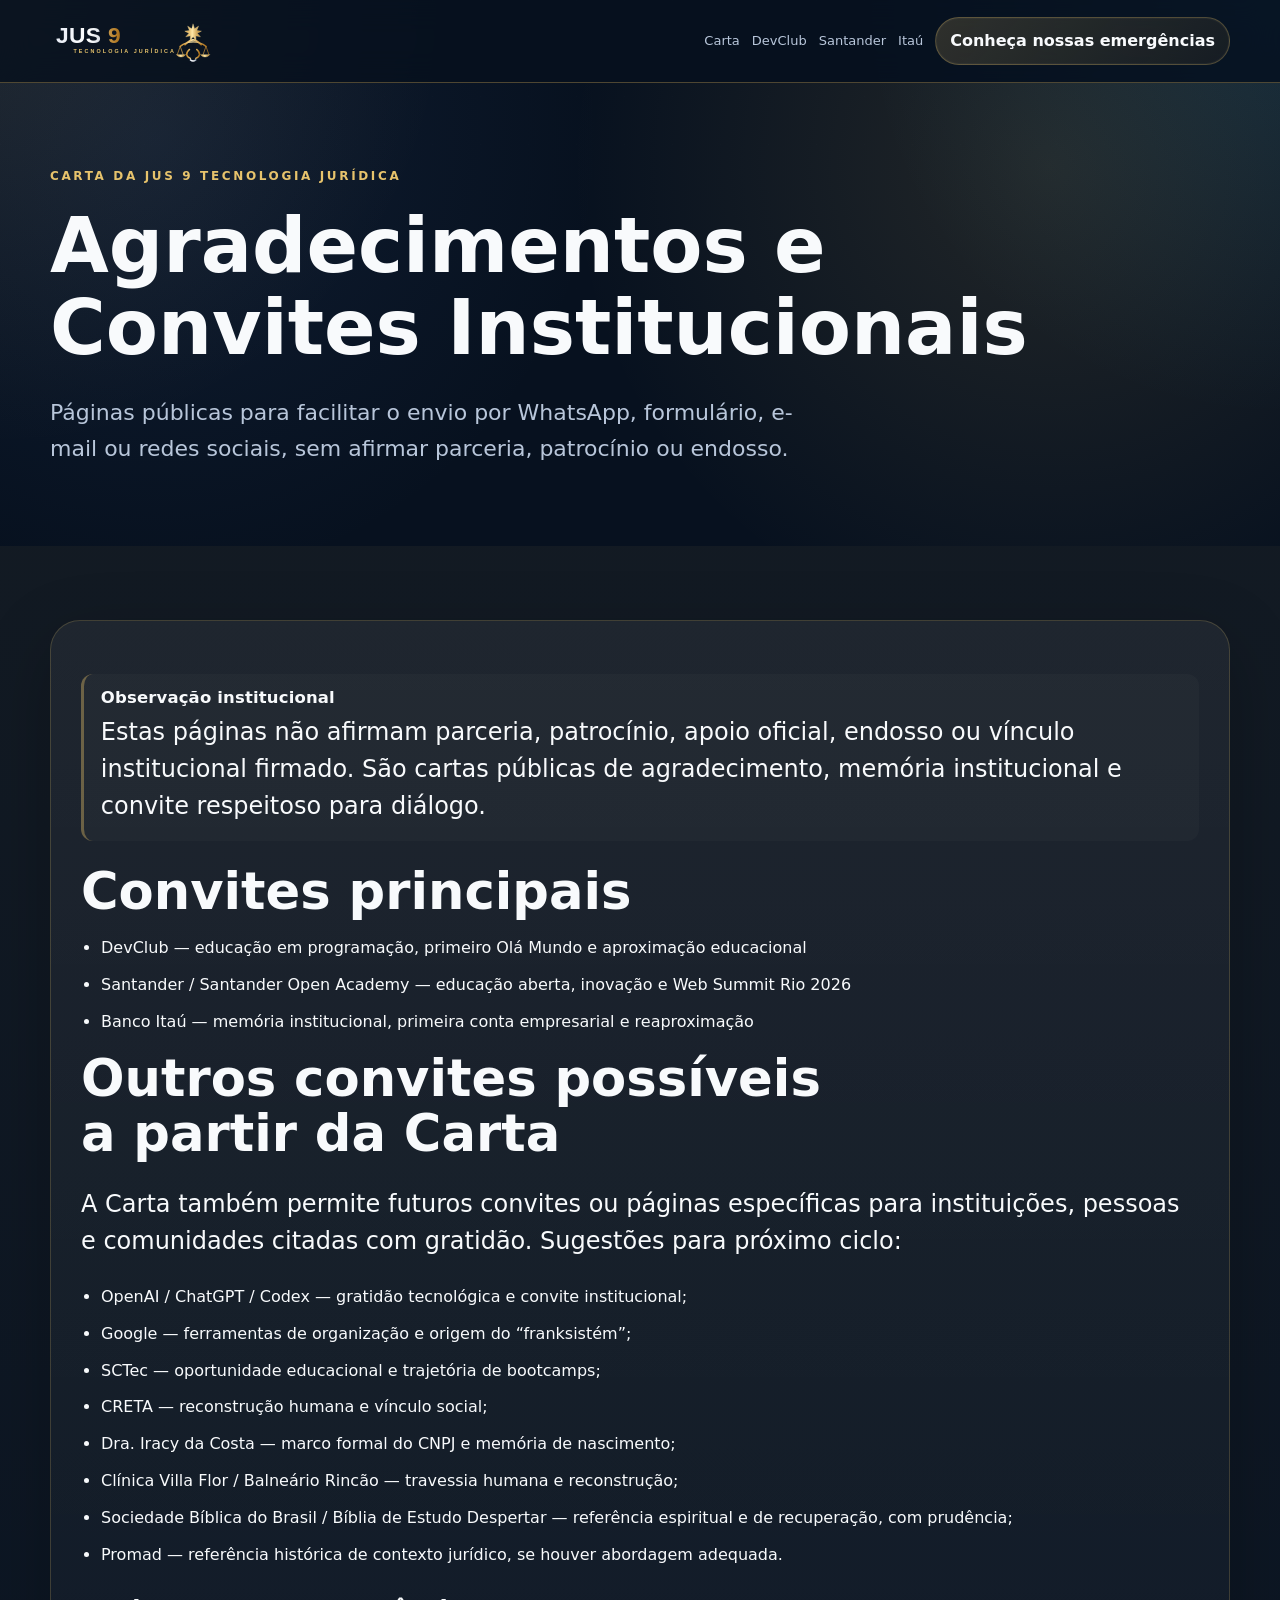
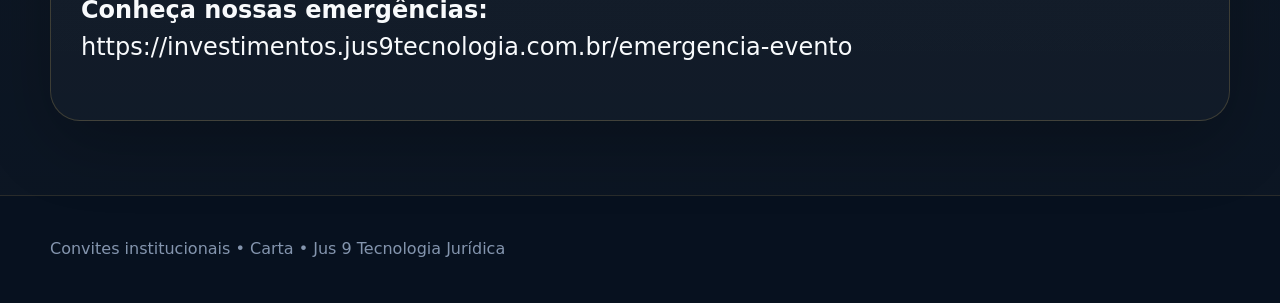
==== convites/index.html @ 196965eb "Cria páginas de convites institucionais Adiciona a seção convites/ ao repertório da Carta da Jus 9 T" ====
<!doctype html>
<html lang="pt-BR"><head><meta charset="utf-8"><meta name="viewport" content="width=device-width,initial-scale=1">
<title>Agradecimentos e Convites Institucionais — Jus 9 Tecnologia Jurídica</title>
<meta name="description" content="Páginas públicas de agradecimento e convite institucional da Jus 9 Tecnologia Jurídica.">
<link rel="icon" href="../assets/favicon.svg" type="image/svg+xml"><link rel="stylesheet" href="../style.css"><link rel="stylesheet" href="../assets/css/visual-jus9-fase-final.css"></head>
<body><header class="header"><div class="container nav"><a href="../index.html" class="logo"><img src="../assets/jus9-logo.svg" alt="Jus 9 Tecnologia Jurídica"></a><nav class="menu"><a href="../index.html">Carta</a><a href="./devclub.html">DevClub</a><a href="./santander.html">Santander</a><a href="./itau.html">Itaú</a></nav><a class="cta" href="https://investimentos.jus9tecnologia.com.br/emergencia-evento" target="_blank" rel="noopener">Conheça nossas emergências</a><button class="mobile-toggle">☰</button></div></header>
<main><section class="ai-hero"><div class="container"><div class="eyebrow">Carta da Jus 9 Tecnologia Jurídica</div><h1>Agradecimentos e Convites Institucionais</h1><p class="lead">Páginas públicas para facilitar o envio por WhatsApp, formulário, e-mail ou redes sociais, sem afirmar parceria, patrocínio ou endosso.</p></div></section>
<section class="manifesto-band"><div class="container"><article class="manifesto-card carta-texto">
<aside class="nota-de-gratidao"><h3>Observação institucional</h3><p>Estas páginas não afirmam parceria, patrocínio, apoio oficial, endosso ou vínculo institucional firmado. São cartas públicas de agradecimento, memória institucional e convite respeitoso para diálogo.</p></aside>
<h2>Convites principais</h2><ul>
<li><a href="./devclub.html">DevClub — educação em programação, primeiro Olá Mundo e aproximação educacional</a></li>
<li><a href="./santander.html">Santander / Santander Open Academy — educação aberta, inovação e Web Summit Rio 2026</a></li>
<li><a href="./itau.html">Banco Itaú — memória institucional, primeira conta empresarial e reaproximação</a></li>
</ul>
<h2>Outros convites possíveis a partir da Carta</h2>
<p>A Carta também permite futuros convites ou páginas específicas para instituições, pessoas e comunidades citadas com gratidão. Sugestões para próximo ciclo:</p>
<ul>
<li>OpenAI / ChatGPT / Codex — gratidão tecnológica e convite institucional;</li>
<li>Google — ferramentas de organização e origem do “franksistém”;</li>
<li>SCTec — oportunidade educacional e trajetória de bootcamps;</li>
<li>CRETA — reconstrução humana e vínculo social;</li>
<li>Dra. Iracy da Costa — marco formal do CNPJ e memória de nascimento;</li>
<li>Clínica Villa Flor / Balneário Rincão — travessia humana e reconstrução;</li>
<li>Sociedade Bíblica do Brasil / Bíblia de Estudo Despertar — referência espiritual e de recuperação, com prudência;</li>
<li>Promad — referência histórica de contexto jurídico, se houver abordagem adequada.</li>
</ul>
<p><strong>Conheça nossas emergências:</strong><br><a href="https://investimentos.jus9tecnologia.com.br/emergencia-evento" target="_blank" rel="noopener">https://investimentos.jus9tecnologia.com.br/emergencia-evento</a></p>
</article></div></section></main>
<footer class="footer"><div class="container">Convites institucionais • <a href="../index.html">Carta</a> • <a href="https://www.jus9tecnologia.com.br" target="_blank" rel="noopener">Jus 9 Tecnologia Jurídica</a></div></footer><script src="../script.js"></script></body></html>
---- style.css ----
/* JUS 9 Tecnologia Jurídica — Landing Page Robusta 1.0 */
:root{
  --bg:#07111f; --bg2:#0b1728; --panel:#0d2037; --panel2:#10243b;
  --text:#f8fafc; --muted:#b8c6da; --soft:#8495ae;
  --gold:#e7c36c; --gold2:#c58b2f; --gold3:#ffe6a6;
  --line:rgba(231,195,108,.27); --blue:#38bdf8; --ok:#34d399;
  --max:1180px; --radius:24px;
}
*{box-sizing:border-box}
html{scroll-behavior:smooth}
body{
  margin:0; font-family:Inter,system-ui,-apple-system,Segoe UI,Roboto,Arial,sans-serif;
  background: radial-gradient(circle at top right, rgba(56,189,248,.12), transparent 26rem),
              radial-gradient(circle at top left, rgba(231,195,108,.10), transparent 28rem),
              var(--bg);
  color:var(--text); line-height:1.65;
}
body::before{
  content:""; position:fixed; inset:0; pointer-events:none; opacity:.32;
  background-image:
    linear-gradient(rgba(255,255,255,.025) 1px, transparent 1px),
    linear-gradient(90deg, rgba(255,255,255,.025) 1px, transparent 1px);
  background-size:48px 48px; mask-image:linear-gradient(to bottom, black, transparent 78%);
}
a{color:inherit;text-decoration:none}
img{max-width:100%;display:block}
.container{width:min(var(--max), calc(100% - 40px)); margin:0 auto}
.header{
  position:sticky; top:0; z-index:30; backdrop-filter: blur(16px);
  background:rgba(7,17,31,.78); border-bottom:1px solid rgba(231,195,108,.15);
}
.nav{height:82px; display:flex; align-items:center; justify-content:space-between; gap:20px}
.logo{display:flex; align-items:center; gap:12px; min-width:220px}
.logo img{height:54px; width:auto}
.menu{display:flex; align-items:center; gap:18px; font-size:14px; color:var(--muted)}
.menu a:hover{color:var(--gold)}
.cta{
  border:1px solid var(--line); color:var(--text); padding:12px 18px; border-radius:999px;
  background:linear-gradient(135deg, rgba(231,195,108,.18), rgba(197,139,47,.08));
  box-shadow:0 0 0 1px rgba(255,255,255,.03) inset; font-weight:700;
}
.cta.gold{background:linear-gradient(135deg,var(--gold3),var(--gold2)); color:#111827; border:0}
.mobile-toggle{display:none;background:none;border:1px solid var(--line);color:var(--text);border-radius:12px;padding:10px}
.hero{position:relative; overflow:hidden; padding:92px 0 56px}
.hero-grid{display:grid; grid-template-columns:1.05fr .95fr; gap:48px; align-items:center}
.eyebrow{color:var(--gold); letter-spacing:.22em; text-transform:uppercase; font-size:12px; font-weight:800}
h1,h2,h3{line-height:1.08; margin:0}
h1{font-size:clamp(42px,6vw,76px); letter-spacing:-.05em; margin-top:18px}
h2{font-size:clamp(32px,4vw,54px); letter-spacing:-.035em}
h3{font-size:24px}
.lead{font-size:clamp(18px,2vw,22px); color:var(--muted); margin:26px 0; max-width:760px}
.hero-actions{display:flex; gap:14px; flex-wrap:wrap; margin:34px 0}
.btn{
  display:inline-flex; align-items:center; gap:10px; padding:15px 20px; border-radius:14px;
  font-weight:800; border:1px solid rgba(231,195,108,.25);
  background:rgba(255,255,255,.03); color:var(--text);
}
.btn.primary{background:linear-gradient(135deg,var(--gold3),var(--gold2)); color:#111827; border:0}
.btn:hover{transform:translateY(-1px)}
.hero-card{
  position:relative; border:1px solid var(--line); border-radius:32px; padding:28px;
  background:linear-gradient(145deg, rgba(16,36,59,.86), rgba(7,17,31,.88));
  box-shadow:0 24px 80px rgba(0,0,0,.4);
}
.hero-card::before{
  content:""; position:absolute; inset:-1px; border-radius:32px; pointer-events:none;
  background:radial-gradient(circle at 65% 15%, rgba(231,195,108,.35), transparent 22rem);
}
.symbol-wrap{position:relative; z-index:1}
.symbol{
  width:100%; aspect-ratio: 1.25; border-radius:26px; display:grid; place-items:center;
  background:radial-gradient(circle at center, rgba(231,195,108,.16), transparent 12rem),
             linear-gradient(135deg, rgba(56,189,248,.08), rgba(0,0,0,.08));
  border:1px solid rgba(231,195,108,.18); overflow:hidden;
}
.symbol svg{width:74%; opacity:.98}
.stats{display:grid; grid-template-columns:repeat(3,1fr); gap:12px; margin-top:16px}
.stat{padding:16px; border-radius:18px; background:rgba(255,255,255,.04); border:1px solid rgba(255,255,255,.08)}
.stat strong{font-size:24px;color:var(--gold);display:block}
.stat span{font-size:12px;color:var(--muted)}
.section{padding:88px 0; position:relative}
.section.alt{background:linear-gradient(180deg, rgba(255,255,255,.025), transparent)}
.section-head{display:flex; justify-content:space-between; align-items:end; gap:30px; margin-bottom:36px}
.section-head p{max-width:620px;color:var(--muted);margin:0}
.grid{display:grid; gap:18px}
.grid.cols-3{grid-template-columns:repeat(3,1fr)}
.grid.cols-4{grid-template-columns:repeat(4,1fr)}
.card{
  border:1px solid rgba(231,195,108,.18); border-radius:var(--radius); padding:24px;
  background:linear-gradient(180deg, rgba(16,36,59,.82), rgba(7,17,31,.72));
  box-shadow:0 12px 50px rgba(0,0,0,.2);
}
.card .icon{width:44px;height:44px;border-radius:14px;display:grid;place-items:center;margin-bottom:16px;
  background:rgba(231,195,108,.10); border:1px solid rgba(231,195,108,.25); color:var(--gold)}
.card p{color:var(--muted); margin:12px 0 0}
.kicker{font-size:12px;color:var(--gold);text-transform:uppercase;letter-spacing:.18em;font-weight:900}
.mvp{display:grid; grid-template-columns: .92fr 1.08fr; gap:34px; align-items:center}
.mvp img,.mvp object{border-radius:26px; border:1px solid rgba(231,195,108,.2); box-shadow:0 18px 70px rgba(0,0,0,.35)}
.checks{display:grid; gap:12px; margin-top:24px}
.check{display:flex; gap:12px; align-items:flex-start; color:var(--muted)}
.check b{color:var(--text)}
.check::before{content:""; width:10px; height:10px; border-radius:50%; background:var(--gold); flex:0 0 auto; margin-top:10px; box-shadow:0 0 0 6px rgba(231,195,108,.12)}
.security-panel{
  display:grid; grid-template-columns:1.1fr .9fr; gap:24px; align-items:stretch;
}
.quote{
  border-left:3px solid var(--gold); padding:24px 28px; background:rgba(255,255,255,.035);
  border-radius:18px; color:var(--muted); font-size:18px;
}
.quote strong{color:var(--text)}
.pill-row{display:flex; gap:10px; flex-wrap:wrap; margin-top:22px}
.pill{border:1px solid rgba(231,195,108,.24); color:var(--gold); border-radius:999px; padding:9px 13px; font-size:13px; background:rgba(231,195,108,.06)}
.jornada{background:
  radial-gradient(circle at right, rgba(231,195,108,.13), transparent 28rem),
  linear-gradient(135deg, rgba(16,36,59,.85), rgba(7,17,31,.85));
  border:1px solid var(--line); border-radius:32px; padding:34px;
}
.timeline{display:grid; grid-template-columns:repeat(6,1fr); gap:12px; margin-top:26px}
.step{padding:18px 14px; text-align:center; border:1px solid rgba(231,195,108,.18); border-radius:18px; background:rgba(255,255,255,.035)}
.step span{font-size:24px; display:block; margin-bottom:8px}
.future{
  display:grid; grid-template-columns:1fr .85fr; gap:34px; align-items:center
}
.galaxy{
  min-height:360px; border-radius:32px; border:1px solid var(--line);
  background:
    radial-gradient(ellipse at center, rgba(231,195,108,.38), transparent 3rem),
    repeating-radial-gradient(ellipse at center, rgba(231,195,108,.28) 0 1px, transparent 2px 18px),
    radial-gradient(circle at 60% 40%, rgba(56,189,248,.14), transparent 14rem),
    #07111F;
  position:relative; overflow:hidden;
}
.galaxy::after{content:"✦"; position:absolute; inset:0; display:grid; place-items:center; font-size:88px; color:var(--gold3); opacity:.9}
.founder{display:grid; grid-template-columns:.85fr 1.15fr; gap:36px; align-items:center}
.founder-photos{display:grid; grid-template-columns:1fr .78fr; gap:16px; align-items:end}
.photo-main,.photo-side{border-radius:30px; overflow:hidden; border:1px solid var(--line); background:#111}
.photo-main img{aspect-ratio:4/5; object-fit:cover}
.photo-side img{aspect-ratio:4/5; object-fit:cover}
.contact-grid{display:grid; grid-template-columns:1fr 1fr; gap:24px}
.contact-box a{color:var(--gold)}
.docs-list{display:grid; grid-template-columns:repeat(3,1fr); gap:14px; margin-top:20px}
.doc-link{padding:16px; border-radius:16px; background:rgba(255,255,255,.04); border:1px solid rgba(255,255,255,.08); color:var(--muted)}
.doc-link:hover{border-color:var(--line);color:var(--text)}
.footer{padding:40px 0; border-top:1px solid rgba(231,195,108,.15); color:var(--soft)}
.footer-grid{display:grid; grid-template-columns:1.2fr 1fr 1fr; gap:24px}
.legal-page{padding:76px 0; max-width:900px; margin:0 auto}
.legal-page h1{font-size:44px}
.legal-page h2{margin-top:40px; font-size:30px}
.legal-page p,.legal-page li{color:#d6deea}
.legal-page a{color:var(--gold)}
@media(max-width:980px){
  .menu{display:none; position:absolute; left:20px; right:20px; top:82px; padding:20px; border:1px solid var(--line); border-radius:20px; background:#07111F; flex-direction:column; align-items:flex-start}
  .menu.open{display:flex}
  .mobile-toggle{display:block}
  .hero-grid,.mvp,.security-panel,.future,.founder,.contact-grid{grid-template-columns:1fr}
  .grid.cols-3,.grid.cols-4,.timeline,.docs-list{grid-template-columns:1fr 1fr}
  .section-head{display:block}
  .footer-grid{grid-template-columns:1fr}
}
@media(max-width:640px){
  .container{width:min(100% - 24px, var(--max))}
  .hero{padding:52px 0 34px}
  .grid.cols-3,.grid.cols-4,.timeline,.docs-list,.stats,.founder-photos{grid-template-columns:1fr}
  .logo img{height:44px}
  .nav{height:72px}
  h1{font-size:42px}
}

.cookie-banner{
  position:fixed; left:20px; right:20px; bottom:20px; z-index:60;
  width:min(980px, calc(100% - 40px)); margin:0 auto; display:flex; gap:18px;
  align-items:center; justify-content:space-between;
  padding:18px 18px; border-radius:20px; border:1px solid rgba(231,195,108,.28);
  background:rgba(7,17,31,.94); color:var(--muted); box-shadow:0 20px 70px rgba(0,0,0,.45);
  backdrop-filter: blur(16px);
}
.cookie-banner strong{display:block; color:var(--text); margin-bottom:2px}
.cookie-actions{display:flex; gap:12px; align-items:center; flex:0 0 auto}
.cookie-actions a{color:var(--gold); font-weight:800}
.cookie-actions button{
  border:0; border-radius:12px; padding:12px 16px; font-weight:900; cursor:pointer;
  background:linear-gradient(135deg,var(--gold3),var(--gold2)); color:#111827;
}
.mvp-light-note{
  border:1px solid rgba(231,195,108,.18); background:#f4efe4; color:#102033;
}
@media(max-width:760px){
  .cookie-banner{flex-direction:column; align-items:flex-start}
}


/* Movimento 1 — MVP Advogados */
.mvp-page{background:linear-gradient(180deg,#f7f4ee 0%,#fff 45%,#f7f4ee 100%);color:#102033}
.mvp-page .header{background:rgba(7,17,31,.94)}
.mvp-hero{padding:72px 0 36px}
.mvp-layout{display:grid;grid-template-columns:1.02fr .98fr;gap:34px;align-items:center}
.mvp-title{font-size:clamp(42px,5.5vw,72px);color:#0b1728;letter-spacing:-.05em}
.mvp-lead{font-size:20px;color:#45566e;max-width:720px}
.mvp-panel,.mvp-card{background:#fff;border:1px solid rgba(15,23,42,.10);box-shadow:0 16px 55px rgba(15,23,42,.10)}
.mvp-panel{border-radius:28px;padding:28px}
.mvp-card{border-radius:22px;padding:22px}
.mvp-card h3,.mvp-section h2{color:#0b1728}.mvp-card p,.mvp-section .section-head p{color:#51627a}
.login-box{display:grid;gap:14px}.mvp-page label{font-weight:800;color:#16243a;font-size:14px}
.mvp-page input{width:100%;border:1px solid rgba(15,23,42,.18);border-radius:12px;padding:14px;background:#fbfbfd;color:#102033}
.mvp-button{border:0;border-radius:14px;padding:15px 18px;cursor:pointer;background:linear-gradient(135deg,#ffe7a6,#c58b2f);color:#111827;font-weight:900}
.ghost-button{display:inline-flex;border:1px solid rgba(197,139,47,.4);border-radius:14px;padding:14px 18px;color:#9b6a1d;font-weight:900;background:#fff}
.mvp-section{padding:68px 0}.mvp-grid{display:grid;gap:18px}.mvp-grid.cols-4{grid-template-columns:repeat(4,1fr)}.mvp-grid.cols-3{grid-template-columns:repeat(3,1fr)}
.mvp-icon{width:44px;height:44px;border-radius:14px;display:grid;place-items:center;margin-bottom:14px;background:#fff7e2;border:1px solid rgba(197,139,47,.22);color:#a96d16;font-size:22px}
.status-strip{display:grid;grid-template-columns:repeat(3,1fr);gap:16px;margin-top:28px;background:#fff;border:1px solid rgba(15,23,42,.1);border-radius:24px;padding:20px}
.status-item{display:flex;gap:14px;align-items:flex-start;color:#4e6078;border-right:1px solid rgba(15,23,42,.10);padding-right:18px}.status-item:last-child{border-right:0}
.status-number{width:42px;height:42px;border-radius:999px;display:grid;place-items:center;flex:0 0 auto;border:1px solid rgba(197,139,47,.34);color:#a96d16;font-weight:900;background:#fff8e8}
.secret-box{border:1px solid rgba(197,139,47,.30);background:linear-gradient(135deg,#0b1728,#07111f);color:#f8fafc;border-radius:28px;padding:30px;box-shadow:0 22px 70px rgba(15,23,42,.18)}
.secret-box p{color:#c8d2e2}.security-band{margin-top:22px;background:#07111f;color:#f8fafc;border-radius:24px;padding:24px;display:grid;grid-template-columns:repeat(4,1fr);gap:18px}.security-band p{color:#b8c6da;margin:8px 0 0}
.mvp-footer{padding:34px 0;color:#5c6e86;border-top:1px solid rgba(15,23,42,.1)}.mvp-mini-logo{height:54px}
.cookie-banner{position:fixed;left:20px;right:20px;bottom:20px;z-index:80;width:min(1080px,calc(100% - 40px));margin:0 auto;display:flex;gap:18px;align-items:center;justify-content:space-between;padding:18px;border-radius:20px;border:1px solid rgba(231,195,108,.28);background:rgba(7,17,31,.96);color:#b8c6da;box-shadow:0 20px 70px rgba(0,0,0,.45);backdrop-filter:blur(16px)}
.cookie-banner strong{display:block;color:#f8fafc}.cookie-actions{display:flex;gap:10px;align-items:center;flex-wrap:wrap}.cookie-actions button{border:1px solid rgba(231,195,108,.34);border-radius:12px;padding:11px 14px;font-weight:900;cursor:pointer;background:rgba(255,255,255,.04);color:#f8fafc}.cookie-actions button.primary{border:0;background:linear-gradient(135deg,#ffe7a6,#c58b2f);color:#111827}
@media(max-width:980px){.mvp-layout,.mvp-grid.cols-4,.mvp-grid.cols-3,.status-strip,.security-band{grid-template-columns:1fr 1fr}}
@media(max-width:680px){.mvp-layout,.mvp-grid.cols-4,.mvp-grid.cols-3,.status-strip,.security-band{grid-template-columns:1fr}.cookie-banner{flex-direction:column;align-items:flex-start}}


.social-links{
  display:flex;
  flex-wrap:wrap;
  gap:10px;
  margin-top:18px;
}
.social-links a{
  display:inline-flex;
  align-items:center;
  gap:8px;
  padding:10px 13px;
  border-radius:999px;
  border:1px solid rgba(231,195,108,.28);
  color:var(--gold);
  background:rgba(231,195,108,.06);
  font-weight:800;
  font-size:14px;
}
.social-links a:hover{
  color:var(--text);
  border-color:rgba(231,195,108,.55);
}
.login-message{
  margin-top:12px;
  padding:12px 14px;
  border-radius:12px;
  background:#fff7e2;
  color:#5b3b09;
  border:1px solid rgba(197,139,47,.28);
}
.demo-shell{
  min-height:100vh;
  background:linear-gradient(180deg,#f7f4ee 0%,#fff 48%,#f7f4ee 100%);
  color:#102033;
}
.demo-layout{
  display:grid;
  grid-template-columns:260px 1fr;
  gap:22px;
  padding:28px;
}
.demo-sidebar{
  background:#07111f;
  color:#f8fafc;
  border-radius:28px;
  padding:24px;
  min-height:calc(100vh - 56px);
}
.demo-sidebar img{height:58px;margin-bottom:28px}
.demo-sidebar nav{display:grid;gap:10px}
.demo-sidebar a{
  padding:12px 14px;
  border-radius:14px;
  color:#b8c6da;
}
.demo-sidebar a.active,.demo-sidebar a:hover{
  background:rgba(231,195,108,.12);
  color:#e7c36c;
}
.demo-main{display:grid;gap:22px}
.demo-topbar,.demo-card{
  background:#fff;
  border:1px solid rgba(15,23,42,.10);
  border-radius:24px;
  padding:22px;
  box-shadow:0 14px 50px rgba(15,23,42,.08);
}
.demo-topbar{
  display:flex;
  justify-content:space-between;
  align-items:center;
  gap:18px;
}
.demo-grid{
  display:grid;
  grid-template-columns:repeat(4,1fr);
  gap:16px;
}
.demo-grid-2{
  display:grid;
  grid-template-columns:1.1fr .9fr;
  gap:16px;
}
.demo-stat strong{
  display:block;
  font-size:34px;
  color:#a96d16;
}
.demo-table{
  width:100%;
  border-collapse:collapse;
}
.demo-table th,.demo-table td{
  text-align:left;
  padding:12px;
  border-bottom:1px solid rgba(15,23,42,.08);
}
.demo-table th{color:#51627a;font-size:13px;text-transform:uppercase;letter-spacing:.08em}
.badge{
  display:inline-flex;
  border-radius:999px;
  padding:6px 9px;
  background:#fff7e2;
  color:#8a5a12;
  border:1px solid rgba(197,139,47,.24);
  font-size:12px;
  font-weight:900;
}
.badge.secret{
  background:#07111f;
  color:#e7c36c;
  border-color:rgba(231,195,108,.28);
}
@media(max-width:980px){
  .demo-layout{grid-template-columns:1fr}
  .demo-sidebar{min-height:auto}
  .demo-grid,.demo-grid-2{grid-template-columns:1fr 1fr}
}
@media(max-width:640px){
  .demo-layout{padding:14px}
  .demo-grid,.demo-grid-2{grid-template-columns:1fr}
  .demo-topbar{display:block}
}


.origin-visual-section{
  padding:82px 0;
}
.origin-visual-card{
  display:grid;
  grid-template-columns:.95fr 1.05fr;
  gap:28px;
  align-items:center;
  padding:28px;
  border-radius:28px;
  border:1px solid rgba(231,195,108,.18);
  background:linear-gradient(180deg, rgba(10,18,32,.95), rgba(7,17,31,.98));
  box-shadow:0 24px 80px rgba(0,0,0,.28);
}
.origin-visual-figure{
  display:grid;
  place-items:center;
  min-height:260px;
  padding:28px;
  border-radius:24px;
  background:radial-gradient(circle at center, rgba(231,195,108,.14), transparent 13rem);
  border:1px solid rgba(231,195,108,.14);
}
.origin-visual-figure img{
  width:min(100%, 470px);
  height:auto;
  display:block;
}
.origin-visual-copy h2,
.origin-visual-copy h3{
  color:var(--text);
}
.origin-visual-copy p{
  color:var(--muted);
}
.origin-links{
  display:flex;
  flex-wrap:wrap;
  gap:12px;
  margin-top:18px;
}
.origin-links a{
  display:inline-flex;
  align-items:center;
  justify-content:center;
  padding:12px 16px;
  border-radius:999px;
  font-weight:800;
}
.origin-links .primary-link{
  background:linear-gradient(135deg,var(--gold2),var(--gold3));
  color:#111827;
}
.origin-links .ghost-link{
  border:1px solid rgba(231,195,108,.25);
  color:var(--gold);
  background:rgba(231,195,108,.05);
}
.origin-note{
  margin-top:14px;
  font-size:14px;
  color:#b8c6da;
}
.mvp-page .origin-visual-card{
  background:#fff;
  border:1px solid rgba(15,23,42,.10);
  box-shadow:0 16px 55px rgba(15,23,42,.10);
}
.mvp-page .origin-visual-figure{
  background:radial-gradient(circle at center, rgba(197,139,47,.12), transparent 13rem);
  border-color:rgba(197,139,47,.15);
}
.mvp-page .origin-visual-copy h2,
.mvp-page .origin-visual-copy h3{
  color:#0b1728;
}
.mvp-page .origin-visual-copy p,
.mvp-page .origin-note{
  color:#51627a;
}
@media(max-width:900px){
  .origin-visual-card{
    grid-template-columns:1fr;
  }
}


/* PRE-MOVIMENTO 2 — consolidação */
.social-links{
  display:flex; flex-wrap:wrap; gap:10px; margin-top:18px;
}
.social-links a{
  display:inline-flex; align-items:center; gap:8px; padding:10px 13px;
  border-radius:999px; border:1px solid rgba(231,195,108,.28);
  color:var(--gold, #e7c36c); background:rgba(231,195,108,.06);
  font-weight:800; font-size:14px; text-decoration:none;
}
.social-links a:hover{color:var(--text,#fff); border-color:rgba(231,195,108,.55)}
.origin-visual-section{padding:80px 0}
.origin-visual-card{
  display:grid; grid-template-columns:.94fr 1.06fr; gap:30px; align-items:center;
  padding:30px; border-radius:30px; border:1px solid rgba(231,195,108,.18);
  background:linear-gradient(180deg,rgba(10,18,32,.95),rgba(7,17,31,.985));
  box-shadow:0 24px 80px rgba(0,0,0,.28);
}
.origin-visual-figure{
  display:grid; place-items:center; min-height:280px; padding:24px;
  border-radius:26px; background:radial-gradient(circle at center,rgba(231,195,108,.16),transparent 14rem);
  border:1px solid rgba(231,195,108,.14);
}
.origin-visual-figure img{width:min(100%,620px);height:auto;display:block}
.origin-visual-copy h1,.origin-visual-copy h2,.origin-visual-copy h3{color:var(--text,#f8fafc)}
.origin-visual-copy p{color:var(--muted,#b8c6da)}
.origin-links{display:flex;flex-wrap:wrap;gap:12px;margin-top:18px}
.origin-links a{display:inline-flex;align-items:center;justify-content:center;padding:12px 16px;border-radius:999px;font-weight:850;text-decoration:none}
.origin-links .primary-link{background:linear-gradient(135deg,#ffe7a6,#c58b2f);color:#111827}
.origin-links .ghost-link{border:1px solid rgba(231,195,108,.25);color:var(--gold,#e7c36c);background:rgba(231,195,108,.05)}
.origin-note{margin-top:14px;font-size:14px;color:#b8c6da}
.service-hero{padding:80px 0 46px}
.service-grid{display:grid;grid-template-columns:repeat(3,1fr);gap:18px}
.service-card{
  border:1px solid rgba(231,195,108,.18); border-radius:24px; padding:24px;
  background:rgba(255,255,255,.035); box-shadow:0 14px 50px rgba(0,0,0,.18);
}
.service-card h3{color:var(--text,#f8fafc)} .service-card p{color:var(--muted,#b8c6da)}
.mvp-page{
  background:linear-gradient(180deg,#f7f4ee 0%,#fff 45%,#f7f4ee 100%);
  color:#102033;
}
.mvp-page .header{background:rgba(7,17,31,.94)}
.mvp-page .origin-visual-card{background:#fff;border:1px solid rgba(15,23,42,.10);box-shadow:0 16px 55px rgba(15,23,42,.10)}
.mvp-page .origin-visual-figure{background:radial-gradient(circle at center,rgba(197,139,47,.12),transparent 14rem);border-color:rgba(197,139,47,.16)}
.mvp-page .origin-visual-copy h1,.mvp-page .origin-visual-copy h2,.mvp-page .origin-visual-copy h3{color:#0b1728}
.mvp-page .origin-visual-copy p,.mvp-page .origin-note{color:#51627a}
.login-message{
  margin-top:12px; padding:12px 14px; border-radius:12px;
  background:#fff7e2; color:#5b3b09; border:1px solid rgba(197,139,47,.28);
}
.cookie-banner{
  position:fixed; left:20px; right:20px; bottom:20px; z-index:9999;
  width:min(1120px, calc(100% - 40px)); margin:0 auto; display:flex; gap:18px;
  align-items:center; justify-content:space-between;
  padding:18px; border-radius:20px; border:1px solid rgba(231,195,108,.30);
  background:rgba(7,17,31,.98); color:#b8c6da; box-shadow:0 20px 70px rgba(0,0,0,.48);
  backdrop-filter:blur(16px);
}
.cookie-banner[hidden]{display:none !important}
.cookie-banner strong{display:block;color:#f8fafc;margin-bottom:3px}
.cookie-actions{display:flex;gap:10px;align-items:center;flex-wrap:wrap}
.cookie-actions button{
  border:1px solid rgba(231,195,108,.45); border-radius:12px; padding:12px 16px;
  font-weight:900; cursor:pointer; background:rgba(255,255,255,.04); color:#f8fafc;
}
.cookie-actions button.primary{border:0;background:linear-gradient(135deg,#ffe7a6,#c58b2f);color:#111827}
.demo-shell{min-height:100vh;background:linear-gradient(180deg,#f7f4ee 0%,#fff 48%,#f7f4ee 100%);color:#102033}
.demo-layout{display:grid;grid-template-columns:260px 1fr;gap:22px;padding:28px}
.demo-sidebar{background:#07111f;color:#f8fafc;border-radius:28px;padding:24px;min-height:calc(100vh - 56px)}
.demo-sidebar img{height:58px;margin-bottom:28px}.demo-sidebar nav{display:grid;gap:10px}
.demo-sidebar a{padding:12px 14px;border-radius:14px;color:#b8c6da;text-decoration:none}
.demo-sidebar a.active,.demo-sidebar a:hover{background:rgba(231,195,108,.12);color:#e7c36c}
.demo-main{display:grid;gap:22px}.demo-topbar,.demo-card{background:#fff;border:1px solid rgba(15,23,42,.10);border-radius:24px;padding:22px;box-shadow:0 14px 50px rgba(15,23,42,.08)}
.demo-topbar{display:flex;justify-content:space-between;align-items:center;gap:18px}
.demo-grid{display:grid;grid-template-columns:repeat(4,1fr);gap:16px}.demo-grid-2{display:grid;grid-template-columns:1.1fr .9fr;gap:16px}
.demo-stat strong{display:block;font-size:34px;color:#a96d16}.demo-table{width:100%;border-collapse:collapse}
.demo-table th,.demo-table td{text-align:left;padding:12px;border-bottom:1px solid rgba(15,23,42,.08)}
.demo-table th{color:#51627a;font-size:13px;text-transform:uppercase;letter-spacing:.08em}
.badge{display:inline-flex;border-radius:999px;padding:6px 9px;background:#fff7e2;color:#8a5a12;border:1px solid rgba(197,139,47,.24);font-size:12px;font-weight:900}
.badge.secret{background:#07111f;color:#e7c36c;border-color:rgba(231,195,108,.28)}
@media(max-width:980px){
  .origin-visual-card,.service-grid,.demo-layout,.demo-grid,.demo-grid-2{grid-template-columns:1fr}
  .demo-sidebar{min-height:auto}
}
@media(max-width:680px){
  .cookie-banner{flex-direction:column;align-items:flex-start}
}


/* MOVIMENTO 2 — Arquitetura IA e Sistema */
.ai-hero{
  padding:84px 0 52px;
  background:
    radial-gradient(circle at 82% 18%, rgba(231,195,108,.12), transparent 30rem),
    radial-gradient(circle at 12% 12%, rgba(72,111,179,.12), transparent 28rem);
}
.ai-split{
  display:grid;
  grid-template-columns:1.05fr .95fr;
  gap:28px;
  align-items:center;
}
.ai-orbit{
  position:relative;
  min-height:360px;
  display:grid;
  place-items:center;
  border-radius:32px;
  border:1px solid rgba(231,195,108,.16);
  background:linear-gradient(180deg,rgba(255,255,255,.045),rgba(255,255,255,.02));
  overflow:hidden;
}
.ai-orbit::before{
  content:"";
  position:absolute;
  width:520px;height:520px;border-radius:50%;
  border:1px solid rgba(231,195,108,.16);
}
.ai-orbit::after{
  content:"";
  position:absolute;
  width:330px;height:330px;border-radius:50%;
  border:1px solid rgba(231,195,108,.12);
}
.ai-orbit img{
  position:relative;
  z-index:2;
  width:min(88%,520px);
  height:auto;
}
.ai-grid{
  display:grid;
  grid-template-columns:repeat(2,1fr);
  gap:18px;
}
.ai-card{
  border:1px solid rgba(231,195,108,.18);
  border-radius:26px;
  padding:26px;
  background:rgba(255,255,255,.04);
  box-shadow:0 16px 54px rgba(0,0,0,.18);
}
.ai-card h3{color:var(--text,#f8fafc)}
.ai-card p,.ai-card li{color:var(--muted,#b8c6da)}
.ai-card ul{padding-left:20px}
.ai-card.public{border-color:rgba(126,201,255,.22)}
.ai-card.pro{border-color:rgba(231,195,108,.26)}
.architecture-map{
  display:grid;
  grid-template-columns:repeat(4,1fr);
  gap:16px;
}
.arch-step{
  border:1px solid rgba(231,195,108,.17);
  border-radius:22px;
  padding:20px;
  background:rgba(255,255,255,.035);
}
.arch-step strong{
  color:var(--gold,#e7c36c);
  display:block;
  margin-bottom:8px;
}
.notice-box{
  border:1px solid rgba(231,195,108,.22);
  border-radius:22px;
  padding:22px;
  background:linear-gradient(135deg,rgba(231,195,108,.08),rgba(255,255,255,.025));
  color:var(--muted,#b8c6da);
}
.credits-box{
  border-left:4px solid var(--gold,#e7c36c);
  padding:20px 22px;
  background:rgba(255,255,255,.04);
  border-radius:0 18px 18px 0;
  color:var(--muted,#b8c6da);
}
.mvp-page .ai-card,
.mvp-page .arch-step,
.mvp-page .notice-box,
.mvp-page .credits-box{
  background:#fff;
  color:#51627a;
  border-color:rgba(15,23,42,.10);
  box-shadow:0 14px 50px rgba(15,23,42,.08);
}
.mvp-page .ai-card h3,
.mvp-page .arch-step strong{color:#0b1728}
@media(max-width:980px){
  .ai-split,.ai-grid,.architecture-map{grid-template-columns:1fr}
}

/* MOVIMENTO 2.1 */
.mais-direito-grid,.form-grid{display:grid;grid-template-columns:repeat(3,1fr);gap:18px}
.mais-direito-card,.timeline-entry{border:1px solid rgba(231,195,108,.18);border-radius:24px;padding:24px;background:rgba(255,255,255,.04);box-shadow:0 16px 54px rgba(0,0,0,.18);text-decoration:none}
.mais-direito-card h3{color:var(--text,#f8fafc)}.mais-direito-card p{color:var(--muted,#b8c6da)}
.form-grid{grid-template-columns:1fr 1fr}.form-field label{display:block;font-weight:850;margin-bottom:7px;color:#16243a}
.form-field input,.form-field select,.form-field textarea{width:100%;border:1px solid rgba(15,23,42,.16);border-radius:12px;padding:13px 14px;font:inherit;background:#fbfbfd;color:#102033}
.form-field textarea{min-height:110px;resize:vertical}.form-actions{display:flex;gap:12px;flex-wrap:wrap;margin-top:16px}
.timeline-list{display:grid;gap:12px}.timeline-entry{background:#fff;color:#51627a}.timeline-entry strong{color:#0b1728}
.document-meta{display:grid;grid-template-columns:repeat(4,1fr);gap:12px;margin-top:14px}.document-meta span{border-radius:999px;border:1px solid rgba(197,139,47,.22);color:#8a5a12;background:#fff7e2;padding:8px 10px;font-size:12px;font-weight:850}
@media(max-width:980px){.mais-direito-grid,.form-grid,.document-meta{grid-template-columns:1fr}}

/* MOVIMENTO 2.2 */
.daj-card{background:#fff;border:1px solid rgba(15,23,42,.10);border-radius:24px;padding:22px;box-shadow:0 14px 50px rgba(15,23,42,.08)}
.daj-card h2,.daj-card h3{color:#0b1728}.daj-card p{color:#51627a}
.daj-grid{display:grid;grid-template-columns:1.1fr .9fr;gap:18px}
.link-actions{display:flex;gap:10px;flex-wrap:wrap;margin-top:16px}
.link-actions a,.link-actions button{display:inline-flex;align-items:center;justify-content:center;border:1px solid rgba(197,139,47,.32);border-radius:999px;padding:10px 13px;background:#fff7e2;color:#8a5a12;font-weight:850;text-decoration:none;cursor:pointer}
.alert-config{display:grid;grid-template-columns:1fr 1fr 1fr;gap:12px}
.alert-row{background:#fff;border:1px solid rgba(15,23,42,.10);border-radius:18px;padding:16px}
.alert-row strong{color:#0b1728}.alert-row span{display:block;color:#51627a;margin-top:4px}
.chat-window{background:#fff;border:1px solid rgba(15,23,42,.10);border-radius:24px;padding:18px;display:grid;gap:12px}
.chat-message{border-radius:18px;padding:12px 14px;background:#f7f4ee;color:#102033}.chat-message.me{background:#07111f;color:#f8fafc}
.community-feed{display:grid;grid-template-columns:1fr .75fr;gap:18px}.feed-post{border:1px solid rgba(231,195,108,.18);border-radius:24px;padding:22px;background:rgba(255,255,255,.04)}.feed-post h3{color:var(--text,#f8fafc)}.feed-post p{color:var(--muted,#b8c6da)}
@media(max-width:980px){.daj-grid,.alert-config,.community-feed{grid-template-columns:1fr}}

/* MOVIMENTO 2.3 */
.filter-bar,.link-actions{display:flex;gap:10px;flex-wrap:wrap;margin:16px 0}
.filter-bar button,.link-actions a,.link-actions button{border:1px solid rgba(197,139,47,.32);border-radius:999px;padding:10px 13px;background:#fff7e2;color:#8a5a12;font-weight:850;text-decoration:none;cursor:pointer}
.filter-bar button.active{background:#07111f;color:#e7c36c}
.daj-list{display:grid;gap:14px}.daj-row,.process-card{background:#fff;border:1px solid rgba(15,23,42,.10);border-radius:20px;padding:18px;box-shadow:0 12px 40px rgba(15,23,42,.07)}
.daj-row-head{display:flex;align-items:flex-start;justify-content:space-between;gap:16px;flex-wrap:wrap}.daj-row h3,.process-card h2,.process-card h3{color:#0b1728;margin:0}.daj-row p,.process-card p{color:#51627a}
.daj-tags{display:flex;gap:8px;flex-wrap:wrap;margin-top:10px}.daj-tag{display:inline-flex;border-radius:999px;padding:6px 9px;background:#fff7e2;color:#8a5a12;border:1px solid rgba(197,139,47,.24);font-size:12px;font-weight:900}.daj-tag.danger{background:#07111f;color:#e7c36c}
.process-layout{display:grid;grid-template-columns:1.08fr .92fr;gap:18px}.quick-links{display:grid;grid-template-columns:repeat(2,1fr);gap:10px;margin-top:16px}.quick-links a{display:block;border:1px solid rgba(197,139,47,.24);border-radius:14px;padding:12px;background:#fff7e2;color:#8a5a12;font-weight:850;text-decoration:none}
@media(max-width:980px){.process-layout,.quick-links{grid-template-columns:1fr}}

/* MOVIMENTO 2.4 — Documentos, pesquisa processual estadual e workspace público */
.download-link{display:inline-flex;align-items:center;justify-content:center;border-radius:999px;padding:8px 12px;background:#07111f;color:#e7c36c;font-weight:850;text-decoration:none}
.doc-status{display:inline-flex;border-radius:999px;padding:6px 9px;background:#fff7e2;color:#8a5a12;border:1px solid rgba(197,139,47,.24);font-size:12px;font-weight:900}
.doc-status.locked{background:#07111f;color:#e7c36c}
.warning-note{border-left:4px solid #c58b2f;background:#fff7e2;color:#5b3b09;border-radius:0 16px 16px 0;padding:14px 16px;margin:14px 0}
.state-grid{display:grid;grid-template-columns:repeat(4,1fr);gap:10px;margin-top:12px}
.state-grid a{border:1px solid rgba(197,139,47,.22);border-radius:12px;padding:10px;background:#fff7e2;color:#8a5a12;font-weight:850;text-decoration:none;text-align:center}
.public-workspace-card{border:1px solid rgba(231,195,108,.18);border-radius:24px;padding:22px;background:rgba(255,255,255,.04)}
.public-workspace-card h3{color:var(--text,#f8fafc)}.public-workspace-card p{color:var(--muted,#b8c6da)}
@media(max-width:980px){.state-grid{grid-template-columns:1fr 1fr}}

/* MOVIMENTO 2.5 — Revisão fina */
.manifesto-band{
  padding:74px 0;
  background:linear-gradient(180deg, rgba(231,195,108,.05), rgba(255,255,255,.02));
}
.manifesto-card{
  border:1px solid rgba(231,195,108,.20);
  border-radius:30px;
  padding:30px;
  background:linear-gradient(180deg, rgba(255,255,255,.055), rgba(255,255,255,.025));
  box-shadow:0 22px 70px rgba(0,0,0,.24);
}
.manifesto-card p{
  font-size:clamp(18px,2vw,24px);
  line-height:1.55;
  color:var(--text,#f8fafc);
}
.manifesto-card .small{
  color:var(--muted,#b8c6da);
  font-size:16px;
}
.permission-table{
  width:100%;
  border-collapse:collapse;
  background:#fff;
  border-radius:18px;
  overflow:hidden;
  box-shadow:0 14px 50px rgba(15,23,42,.08);
}
.permission-table th,.permission-table td{
  text-align:left;
  padding:14px 12px;
  border-bottom:1px solid rgba(15,23,42,.08);
  color:#102033;
  vertical-align:top;
}
.permission-table th{
  color:#51627a;
  font-size:12px;
  text-transform:uppercase;
  letter-spacing:.08em;
  background:#f7f4ee;
}
.fine-note{
  border-left:4px solid #c58b2f;
  background:#fff7e2;
  color:#5b3b09;
  border-radius:0 16px 16px 0;
  padding:15px 18px;
  margin:18px 0;
}
.daj-actions-fixed{
  display:flex;
  flex-wrap:wrap;
  gap:10px;
  margin:14px 0;
}
.daj-actions-fixed a{
  display:inline-flex;
  align-items:center;
  justify-content:center;
  border-radius:999px;
  padding:10px 14px;
  text-decoration:none;
  font-weight:850;
  background:linear-gradient(135deg,#ffe7a6,#c58b2f);
  color:#111827;
}
body.mvp-page .manifesto-card{
  background:#fff;
  border-color:rgba(15,23,42,.10);
  box-shadow:0 16px 55px rgba(15,23,42,.10);
}
body.mvp-page .manifesto-card p{color:#0b1728}
body.mvp-page .manifesto-card .small{color:#51627a}

/* MOVIMENTO 3 — Estrutura técnica funcional */
.tech-map{
  display:grid;
  grid-template-columns:repeat(3,1fr);
  gap:18px;
}
.tech-card{
  border:1px solid rgba(231,195,108,.18);
  border-radius:24px;
  padding:22px;
  background:rgba(255,255,255,.04);
  box-shadow:0 16px 54px rgba(0,0,0,.18);
}
.tech-card h3{color:var(--text,#f8fafc)}
.tech-card p,.tech-card li{color:var(--muted,#b8c6da)}
.code-pill{
  display:inline-flex;
  border:1px solid rgba(231,195,108,.25);
  background:rgba(231,195,108,.06);
  color:var(--gold,#e7c36c);
  border-radius:999px;
  padding:7px 10px;
  font-size:12px;
  font-weight:850;
  margin:4px 6px 4px 0;
}
.mvp-page .tech-card{
  background:#fff;
  border-color:rgba(15,23,42,.10);
  box-shadow:0 14px 50px rgba(15,23,42,.08);
}
.mvp-page .tech-card h3{color:#0b1728}
.mvp-page .tech-card p,.mvp-page .tech-card li{color:#51627a}
@media(max-width:980px){.tech-map{grid-template-columns:1fr}}

/* MOVIMENTO 3.1 — Visibilidade da IA e documentos técnicos */
.ai-action-grid{display:grid;grid-template-columns:repeat(3,1fr);gap:14px;margin-top:18px}
.ai-action-card{background:#fff;border:1px solid rgba(15,23,42,.10);border-radius:20px;padding:18px;box-shadow:0 12px 40px rgba(15,23,42,.07);text-decoration:none}
.ai-action-card h3{color:#0b1728;margin:0 0 8px}.ai-action-card p{color:#51627a;margin:0}
.tech-doc-list{display:grid;gap:12px;margin-top:18px}
.tech-doc-item{border:1px solid rgba(231,195,108,.18);border-radius:18px;padding:16px;background:rgba(255,255,255,.04)}
.tech-doc-item h3{color:var(--text,#f8fafc);margin:0 0 6px}.tech-doc-item p{color:var(--muted,#b8c6da);margin:0}
.mvp-page .tech-doc-item{background:#fff;border-color:rgba(15,23,42,.10)}.mvp-page .tech-doc-item h3{color:#0b1728}.mvp-page .tech-doc-item p{color:#51627a}
@media(max-width:980px){.ai-action-grid{grid-template-columns:1fr}}

/* MOVIMENTO 3.2 — Central Técnica Interna */
.internal-tech-warning{
  border-left:4px solid #c58b2f;
  background:#fff7e2;
  color:#5b3b09;
  border-radius:0 18px 18px 0;
  padding:18px 20px;
  margin:20px 0;
}
.internal-tech-grid{
  display:grid;
  grid-template-columns:repeat(2,1fr);
  gap:16px;
}
.internal-tech-link{
  border:1px solid rgba(231,195,108,.18);
  border-radius:22px;
  padding:20px;
  background:rgba(255,255,255,.04);
  text-decoration:none;
  display:block;
  box-shadow:0 16px 54px rgba(0,0,0,.14);
}
.internal-tech-link h3{color:var(--text,#f8fafc);margin:0 0 8px}
.internal-tech-link p{color:var(--muted,#b8c6da);margin:0}
.mvp-page .internal-tech-link{
  background:#fff;border-color:rgba(15,23,42,.10);
}
.mvp-page .internal-tech-link h3{color:#0b1728}
.mvp-page .internal-tech-link p{color:#51627a}
.security-small-link{
  display:inline-flex;
  margin-top:12px;
  color:#e7c36c;
  font-weight:850;
  text-decoration:none;
  border-bottom:1px solid rgba(231,195,108,.45);
}
@media(max-width:900px){.internal-tech-grid{grid-template-columns:1fr}}

/* MOVIMENTO 3.3 — Links discretos para arquitetura técnica */
.security-mini-links{
  display:flex;
  flex-wrap:wrap;
  gap:12px;
  margin-top:16px;
}
.security-mini-links a{
  display:inline-flex;
  align-items:center;
  justify-content:center;
  color:#e7c36c;
  font-weight:850;
  text-decoration:none;
  border-bottom:1px solid rgba(231,195,108,.45);
}

/* CRONOGRAMA CONCLUIDO — Marca, manuais, versionamento e publicação */
.final-grid{display:grid;grid-template-columns:repeat(3,1fr);gap:18px}
.final-card{border:1px solid rgba(231,195,108,.18);border-radius:24px;padding:22px;background:rgba(255,255,255,.04);box-shadow:0 16px 54px rgba(0,0,0,.16);text-decoration:none}
.final-card h3{color:var(--text,#f8fafc);margin:0 0 8px}.final-card p{color:var(--muted,#b8c6da);margin:0}
.final-card .tag{display:inline-flex;margin-top:12px;border-radius:999px;padding:6px 9px;background:rgba(231,195,108,.08);border:1px solid rgba(231,195,108,.22);color:#e7c36c;font-size:12px;font-weight:900}
.doc-page{padding:92px 0}.doc-page h1,.doc-page h2,.doc-page h3{color:#0b1728}.doc-page p,.doc-page li{color:#51627a;line-height:1.72}.doc-shell{background:#fff;border:1px solid rgba(15,23,42,.10);border-radius:28px;padding:30px;box-shadow:0 18px 60px rgba(15,23,42,.08)}.doc-shell blockquote{border-left:4px solid #c58b2f;margin:18px 0;padding:10px 18px;background:#fff7e2;color:#5b3b09;border-radius:0 14px 14px 0}
.version-table{width:100%;border-collapse:collapse;background:#fff;border-radius:18px;overflow:hidden;box-shadow:0 14px 50px rgba(15,23,42,.08)}.version-table th,.version-table td{text-align:left;padding:12px;border-bottom:1px solid rgba(15,23,42,.08);color:#102033;vertical-align:top}.version-table th{background:#f7f4ee;color:#51627a;font-size:12px;text-transform:uppercase;letter-spacing:.08em}
@media(max-width:980px){.final-grid{grid-template-columns:1fr}}


/* v1.1 — Acesso demonstrativo visível no MVP */
.demo-credentials{
  margin:16px 0 18px;
  padding:14px 16px;
  border-radius:18px;
  border:1px solid rgba(197,139,47,.26);
  background:#fff7e2;
  color:#5b3b09;
  display:grid;
  gap:6px;
}
.demo-credentials strong{
  color:#0b1728;
  font-size:15px;
}
.demo-credentials span{
  display:block;
  color:#5b3b09;
  font-size:14px;
}
.demo-credentials code{
  background:rgba(255,255,255,.72);
  border:1px solid rgba(197,139,47,.22);
  border-radius:8px;
  padding:2px 6px;
  color:#0b1728;
  font-weight:800;
}
.demo-credentials small{
  display:block;
  color:#6d4b14;
  margin-top:2px;
}

/* INVESTIDORES v1 */
.investor-hero{padding:92px 0 54px;background:radial-gradient(circle at 82% 16%,rgba(231,195,108,.14),transparent 32rem),radial-gradient(circle at 12% 20%,rgba(72,111,179,.12),transparent 28rem)}
.investor-grid{display:grid;grid-template-columns:repeat(3,1fr);gap:18px}.investor-card{border:1px solid rgba(231,195,108,.18);border-radius:26px;padding:24px;background:rgba(255,255,255,.04);box-shadow:0 16px 54px rgba(0,0,0,.18)}.investor-card h3{color:var(--text,#f8fafc);margin-top:0}.investor-card p,.investor-card li{color:var(--muted,#b8c6da)}
.metric{font-size:34px;font-weight:900;color:#e7c36c;display:block;margin:8px 0}.investor-table{width:100%;border-collapse:collapse;background:#fff;border-radius:18px;overflow:hidden;box-shadow:0 14px 50px rgba(15,23,42,.08)}.investor-table th,.investor-table td{text-align:left;padding:13px;border-bottom:1px solid rgba(15,23,42,.08);color:#102033;vertical-align:top}.investor-table th{background:#f7f4ee;color:#51627a;font-size:12px;text-transform:uppercase;letter-spacing:.08em}.investor-note{border-left:4px solid #c58b2f;background:#fff7e2;color:#5b3b09;border-radius:0 18px 18px 0;padding:18px 20px;margin:20px 0}.phase-badge{display:inline-flex;border-radius:999px;padding:6px 9px;background:rgba(231,195,108,.08);border:1px solid rgba(231,195,108,.22);color:#e7c36c;font-size:12px;font-weight:900}
@media(max-width:980px){.investor-grid{grid-template-columns:1fr}}

/* v1.2 — grupos e gravacoes */
.share-level-grid,.recording-grid{display:grid;grid-template-columns:repeat(2,1fr);gap:16px}
.share-level,.recording-card{background:#fff;border:1px solid rgba(15,23,42,.10);border-radius:22px;padding:20px;box-shadow:0 14px 46px rgba(15,23,42,.08)}
.share-level h3,.recording-card h3{color:#0b1728;margin:0 0 8px}.share-level p,.recording-card p,.recording-card li{color:#51627a}
.level-badge{display:inline-flex;border-radius:999px;padding:6px 10px;font-size:12px;font-weight:900;color:#8a5a12;background:#fff7e2;border:1px solid rgba(197,139,47,.22);margin-bottom:10px}
.share-level.secret{background:#07111f;border-color:rgba(231,195,108,.25)}.share-level.secret h3,.share-level.secret p{color:#f8fafc}
.recording-warning{border-left:4px solid #c58b2f;border-radius:0 18px 18px 0;padding:18px 20px;margin:18px 0;background:#07111f;color:#f8fafc}.recording-warning p{color:#dbe6f5;margin:8px 0 0}
.checkbox-line{display:flex;align-items:flex-start;gap:10px;margin:10px 0;color:#51627a}.checkbox-line input{margin-top:4px}
@media(max-width:980px){.share-level-grid,.recording-grid{grid-template-columns:1fr}}

/* v1.3 storage media */
.media-storage-note{border-left:4px solid #c58b2f;background:#fff7e2;color:#5b3b09;border-radius:0 18px 18px 0;padding:16px;margin:16px 0}.danger-action{background:#07111f!important;color:#e7c36c!important;border-color:rgba(231,195,108,.35)!important}

/* v1.4 midias formularios */
.media-consent-warning{border-left:4px solid #c58b2f;background:#07111f;color:#f8fafc;border-radius:0 18px 18px 0;padding:16px 18px;margin:14px 0}
.media-consent-warning strong{color:#e7c36c}.media-consent-warning p{color:#dbe6f5;margin:7px 0 0}

/* v2.0 — integração sugestiva com investimentos */
.investment-suggestion{
  border:1px solid rgba(231,195,108,.20);
  border-radius:26px;
  padding:24px;
  background:linear-gradient(180deg,rgba(231,195,108,.07),rgba(255,255,255,.025));
  box-shadow:0 18px 60px rgba(0,0,0,.16);
  margin-top:20px;
}
.investment-suggestion .suggestion-title{
  color:var(--gold,#e7c36c);
  font-weight:900;
  letter-spacing:.08em;
  text-transform:uppercase;
  font-size:12px;
}
.investment-suggestion p{
  color:var(--muted,#b8c6da);
  line-height:1.65;
}
.investment-suggestion a{
  display:inline-flex;
  margin-top:8px;
  color:#e7c36c;
  font-weight:900;
  text-decoration:none;
  border-bottom:1px solid rgba(231,195,108,.48);
}
.mvp-page .investment-suggestion{
  background:#fff7e2;
  border-color:rgba(197,139,47,.22);
}
.mvp-page .investment-suggestion p{color:#5b3b09}
.mvp-page .investment-suggestion .suggestion-title{color:#8a5a12}
.mvp-page .investment-suggestion a{color:#8a5a12}


/* Revisão v3.1 — ajuste fino do cabeçalho e responsividade */
html, body{max-width:100%; overflow-x:hidden}
.header{width:100%}
.header .container{width:min(var(--max), calc(100% - 28px));}
.nav{height:auto; min-height:82px; padding:10px 0; justify-content:flex-start; gap:12px;}
.logo{min-width:150px; flex:0 0 auto;}
.logo img{max-width:190px;}
.menu{flex:1 1 auto; min-width:0; justify-content:flex-end; flex-wrap:wrap; gap:8px 12px; font-size:13px;}
.cta{flex:0 0 auto; white-space:nowrap; padding:10px 14px;}
@media(max-width:1120px){.menu{display:none; position:absolute; left:14px; right:14px; top:72px; padding:18px; border:1px solid var(--line); border-radius:20px; background:#07111F; flex-direction:column; align-items:flex-start}.menu.open{display:flex}.mobile-toggle{display:block}.nav{min-height:72px}.logo img{height:44px}}
@media(max-width:520px){.header .container{width:min(100% - 20px, var(--max));}.logo{min-width:0}.logo img{max-width:160px}.cta{display:none}}

/* Pacote mobile Samsung - responsividade Jus 9 */
html,body{max-width:100%;overflow-x:hidden}
img,video,canvas,svg{max-width:100%;height:auto}
button,input,select,textarea{max-width:100%}
@media(max-width:760px){
  .container,.wrap,.page,main{max-width:100%;}
  nav,.nav,.menu,.links,.nav-links,.actions,.link-actions,.social-links,.origin-links{flex-wrap:wrap;}
  .grid,.grid2,.grid-2,.grid-3,.grid-4,.cards3,.profile-grid,.demo-grid,.demo-grid-2,.workbench,.timeline,.footer-grid{grid-template-columns:1fr!important;}
  table{display:block;width:100%;overflow-x:auto;-webkit-overflow-scrolling:touch;}
}


/* Cartografia de gratidão equilibrada — todos os agradecimentos em nota discreta */
.nota-de-gratidao {
  margin: 1.45rem 0;
  padding: 0.95rem 1.05rem;
  border-left: 3px solid rgba(212, 180, 99, 0.42);
  background: rgba(255, 255, 255, 0.025);
  border-radius: 0.75rem;
}

.nota-de-gratidao h3 {
  margin: 0 0 0.45rem;
  font-size: 1.03rem;
  letter-spacing: 0.01em;
}

.nota-de-gratidao p {
  margin: 0 0 0.65rem;
}

.nota-de-gratidao p:last-child {
  margin-bottom: 0;
}

.criterio-gratidao-equilibrada {
  border-left-color: rgba(212, 180, 99, 0.55);
}

/* Convites institucionais */
.convite-texto hr{border:0;border-top:1px solid rgba(212,180,99,.25);margin:2rem 0}.convite-texto ul,.carta-texto ul{padding-left:1.25rem}.convite-texto li,.carta-texto li{margin-bottom:.65rem}
---- assets/css/visual-jus9-fase-final.css ----
﻿/*
  Jus 9 - Camada visual publica final
  Registro: 2026-05-17 23:06:23.82833 -03:00
  Charlie Fox da Costa - I.A CEO Especialista, sob governanca humana.
*/
:root{--j9-night:#050b14;--j9-ink:#071323;--j9-steel:#123047;--j9-gold:#d9ad59;--j9-gold-soft:#f4d58d;--j9-cyan:#4fd5e8;--j9-paper:#f7f2e8;--j9-line:rgba(217,173,89,.34)}html{scroll-behavior:smooth}body{letter-spacing:0}a:focus-visible,button:focus-visible,input:focus-visible,select:focus-visible,textarea:focus-visible{outline:3px solid var(--j9-cyan);outline-offset:3px}header,.header,nav,.nav,.site-nav{border-color:var(--j9-line)}.btn,button,a.btn,.card,.hero,.panel,.box,article{border-radius:8px}.btn,button,a.btn{transition:transform .18s ease,box-shadow .18s ease,border-color .18s ease}.btn:hover,button:hover,a.btn:hover{transform:translateY(-1px);box-shadow:0 12px 28px rgba(5,11,20,.16)}.card,.panel,.box,article{border-color:var(--j9-line)}h1,h2,h3{text-wrap:balance;letter-spacing:0}p,li{text-wrap:pretty}.j9-visual-final-note{display:none}@media(max-width:760px){.btn,button,a.btn{max-width:100%}h1{line-height:1.06}}
/* Pacote mobile Samsung - responsividade Jus 9 */
html,body{max-width:100%;overflow-x:hidden}
img,video,canvas,svg{max-width:100%;height:auto}
button,input,select,textarea{max-width:100%}
@media(max-width:760px){
  .container,.wrap,.page,main{max-width:100%;}
  nav,.nav,.menu,.links,.nav-links,.actions,.link-actions,.social-links,.origin-links{flex-wrap:wrap;}
  .grid,.grid2,.grid-2,.grid-3,.grid-4,.cards3,.profile-grid,.demo-grid,.demo-grid-2,.workbench,.timeline,.footer-grid{grid-template-columns:1fr!important;}
  table{display:block;width:100%;overflow-x:auto;-webkit-overflow-scrolling:touch;}
}
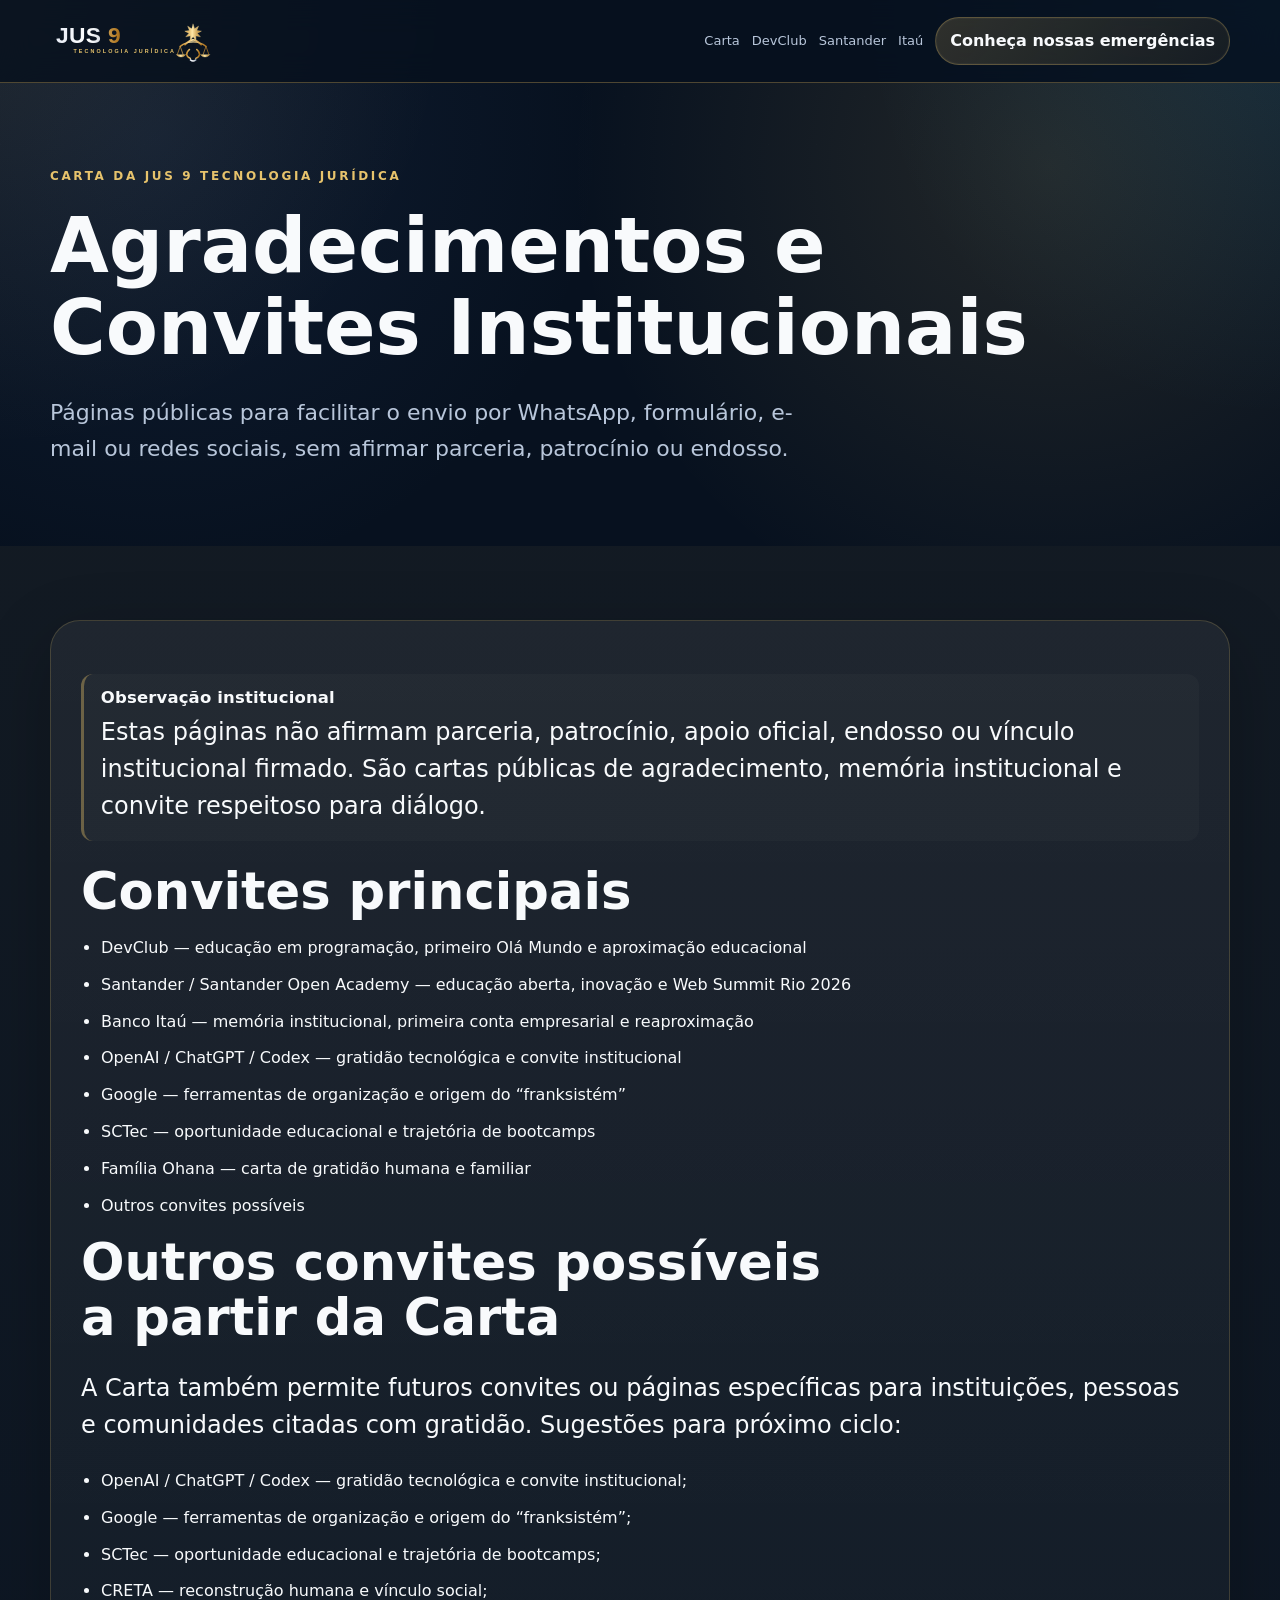
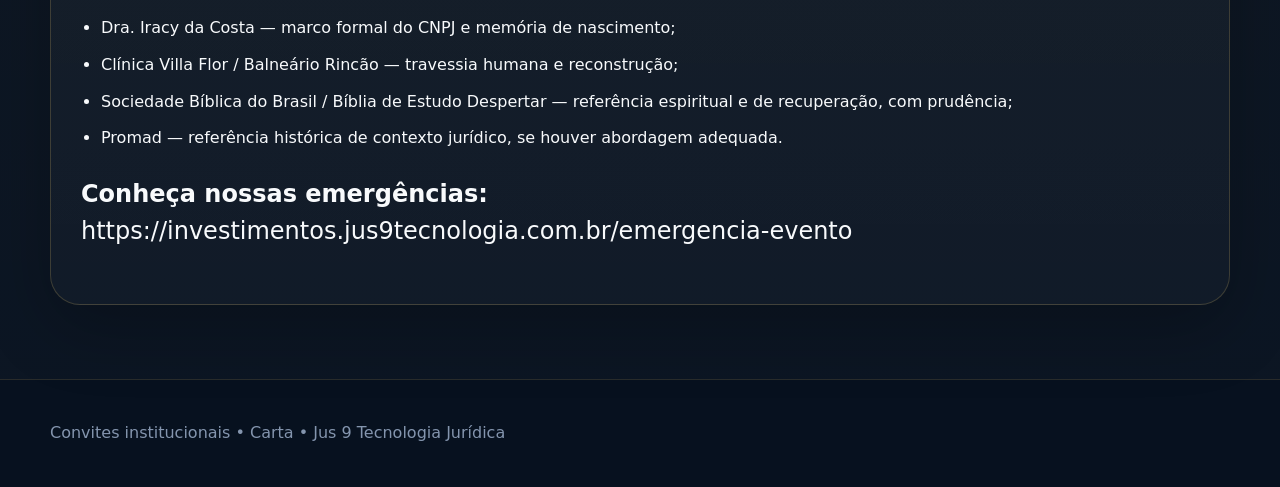
==== commit 7fd58b43: "Expande páginas de convites institucionais Amplia a seção convites/ da Carta da Jus 9 Tecnologia Jur" ====
--- a/convites/index.html
+++ b/convites/index.html
@@ -11,6 +11,12 @@
 <li><a href="./devclub.html">DevClub — educação em programação, primeiro Olá Mundo e aproximação educacional</a></li>
 <li><a href="./santander.html">Santander / Santander Open Academy — educação aberta, inovação e Web Summit Rio 2026</a></li>
 <li><a href="./itau.html">Banco Itaú — memória institucional, primeira conta empresarial e reaproximação</a></li>
+
+<li><a href="./openai-chatgpt-codex.html">OpenAI / ChatGPT / Codex — gratidão tecnológica e convite institucional</a></li>
+<li><a href="./google.html">Google — ferramentas de organização e origem do “franksistém”</a></li>
+<li><a href="./sctec.html">SCTec — oportunidade educacional e trajetória de bootcamps</a></li>
+<li><a href="./familia-ohana.html">Família Ohana — carta de gratidão humana e familiar</a></li>
+<li><a href="./outros.html">Outros convites possíveis</a></li>
 </ul>
 <h2>Outros convites possíveis a partir da Carta</h2>
 <p>A Carta também permite futuros convites ou páginas específicas para instituições, pessoas e comunidades citadas com gratidão. Sugestões para próximo ciclo:</p>
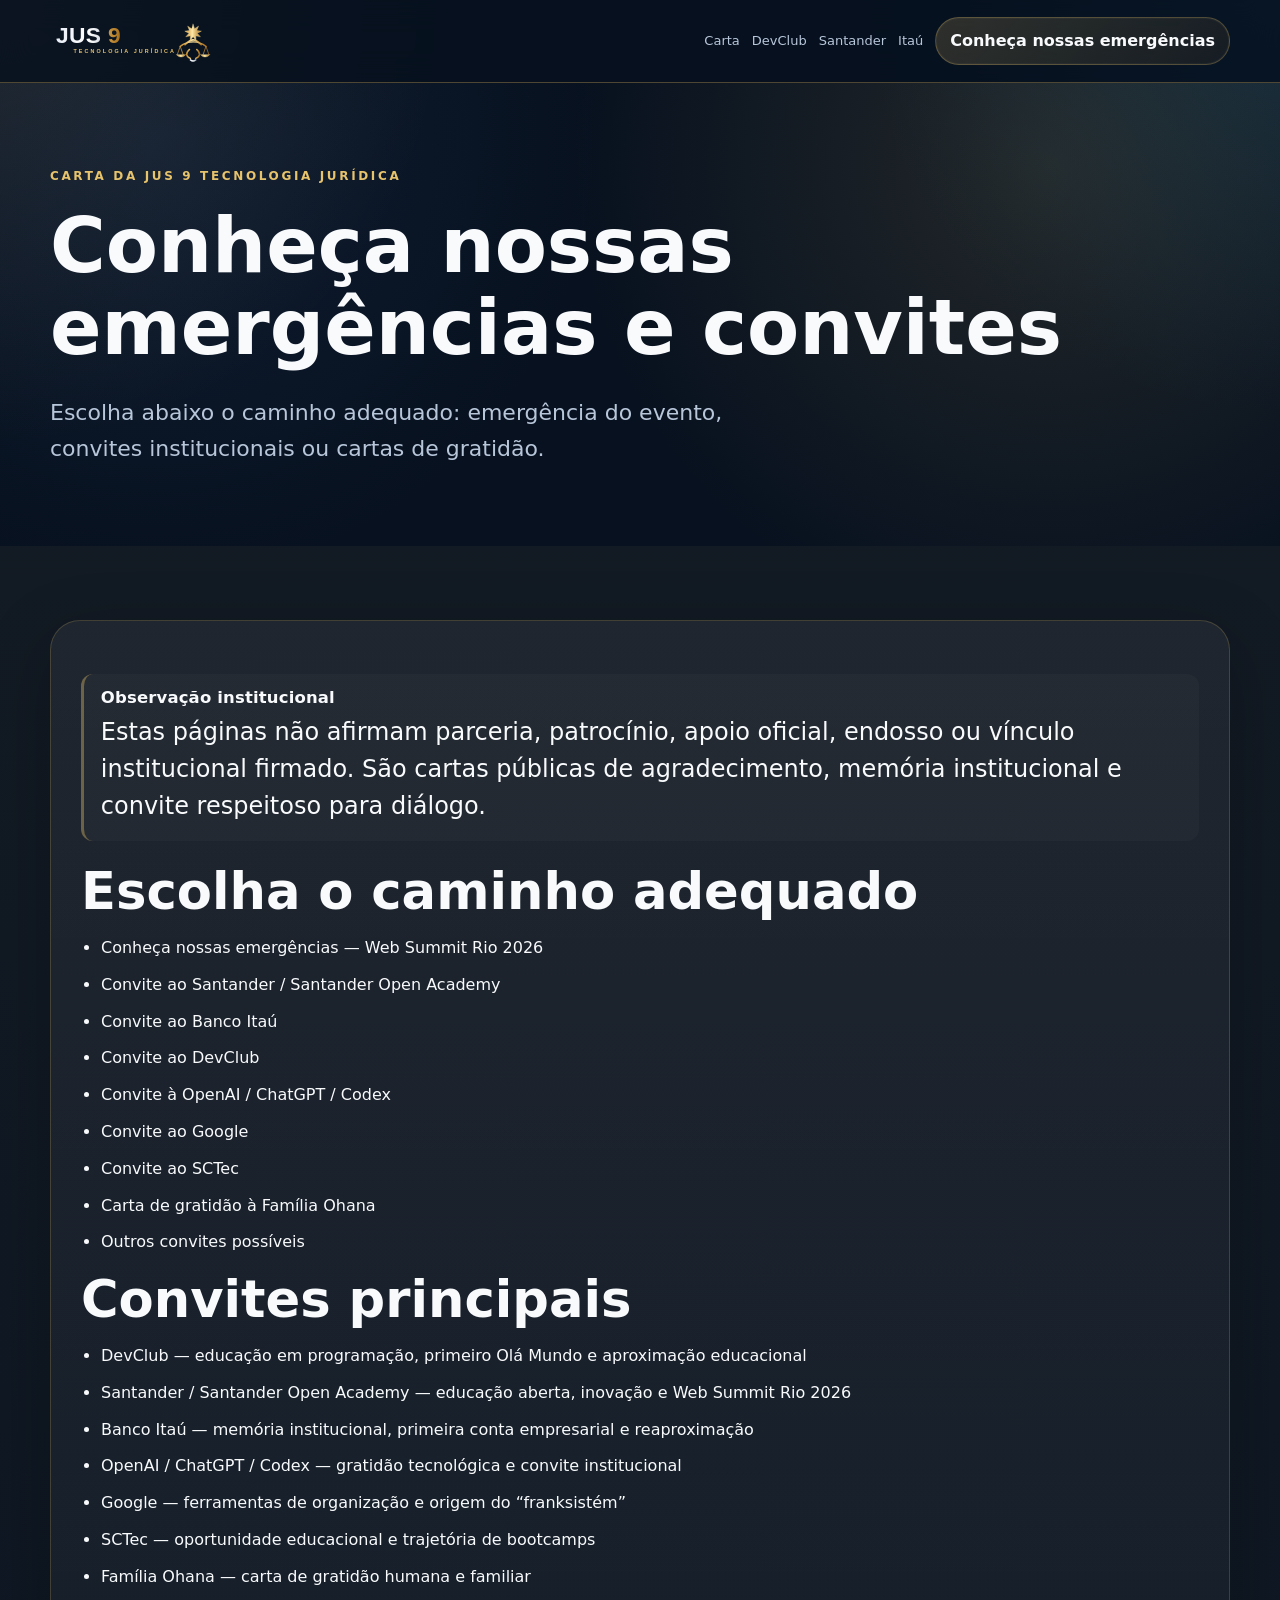
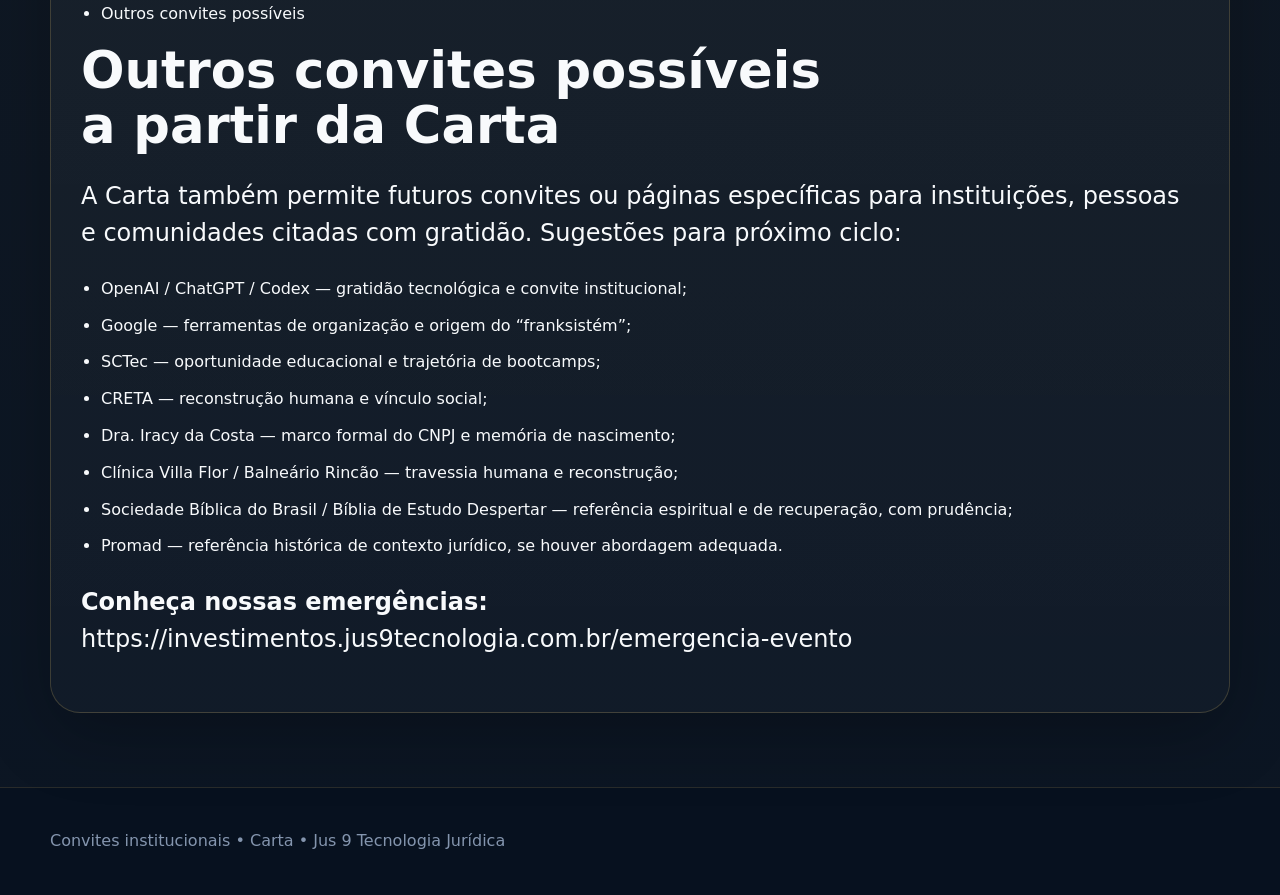
==== commit 57a70125: "Atualiza chamada para emergências e convites Substitui a chamada “baixar livro gratuito” da Carta da" ====
--- a/convites/index.html
+++ b/convites/index.html
@@ -4,9 +4,23 @@
 <meta name="description" content="Páginas públicas de agradecimento e convite institucional da Jus 9 Tecnologia Jurídica.">
 <link rel="icon" href="../assets/favicon.svg" type="image/svg+xml"><link rel="stylesheet" href="../style.css"><link rel="stylesheet" href="../assets/css/visual-jus9-fase-final.css"></head>
 <body><header class="header"><div class="container nav"><a href="../index.html" class="logo"><img src="../assets/jus9-logo.svg" alt="Jus 9 Tecnologia Jurídica"></a><nav class="menu"><a href="../index.html">Carta</a><a href="./devclub.html">DevClub</a><a href="./santander.html">Santander</a><a href="./itau.html">Itaú</a></nav><a class="cta" href="https://investimentos.jus9tecnologia.com.br/emergencia-evento" target="_blank" rel="noopener">Conheça nossas emergências</a><button class="mobile-toggle">☰</button></div></header>
-<main><section class="ai-hero"><div class="container"><div class="eyebrow">Carta da Jus 9 Tecnologia Jurídica</div><h1>Agradecimentos e Convites Institucionais</h1><p class="lead">Páginas públicas para facilitar o envio por WhatsApp, formulário, e-mail ou redes sociais, sem afirmar parceria, patrocínio ou endosso.</p></div></section>
+<main><section class="ai-hero"><div class="container"><div class="eyebrow">Carta da Jus 9 Tecnologia Jurídica</div><h1>Conheça nossas emergências e convites</h1><p class="lead">Escolha abaixo o caminho adequado: emergência do evento, convites institucionais ou cartas de gratidão.</p></div></section>
 <section class="manifesto-band"><div class="container"><article class="manifesto-card carta-texto">
 <aside class="nota-de-gratidao"><h3>Observação institucional</h3><p>Estas páginas não afirmam parceria, patrocínio, apoio oficial, endosso ou vínculo institucional firmado. São cartas públicas de agradecimento, memória institucional e convite respeitoso para diálogo.</p></aside>
+
+<h2>Escolha o caminho adequado</h2>
+<ul>
+  <li><a href="https://investimentos.jus9tecnologia.com.br/emergencia-evento" target="_blank" rel="noopener">Conheça nossas emergências — Web Summit Rio 2026</a></li>
+  <li><a href="./santander.html">Convite ao Santander / Santander Open Academy</a></li>
+  <li><a href="./itau.html">Convite ao Banco Itaú</a></li>
+  <li><a href="./devclub.html">Convite ao DevClub</a></li>
+  <li><a href="./openai-chatgpt-codex.html">Convite à OpenAI / ChatGPT / Codex</a></li>
+  <li><a href="./google.html">Convite ao Google</a></li>
+  <li><a href="./sctec.html">Convite ao SCTec</a></li>
+  <li><a href="./familia-ohana.html">Carta de gratidão à Família Ohana</a></li>
+  <li><a href="./outros.html">Outros convites possíveis</a></li>
+</ul>
+
 <h2>Convites principais</h2><ul>
 <li><a href="./devclub.html">DevClub — educação em programação, primeiro Olá Mundo e aproximação educacional</a></li>
 <li><a href="./santander.html">Santander / Santander Open Academy — educação aberta, inovação e Web Summit Rio 2026</a></li>
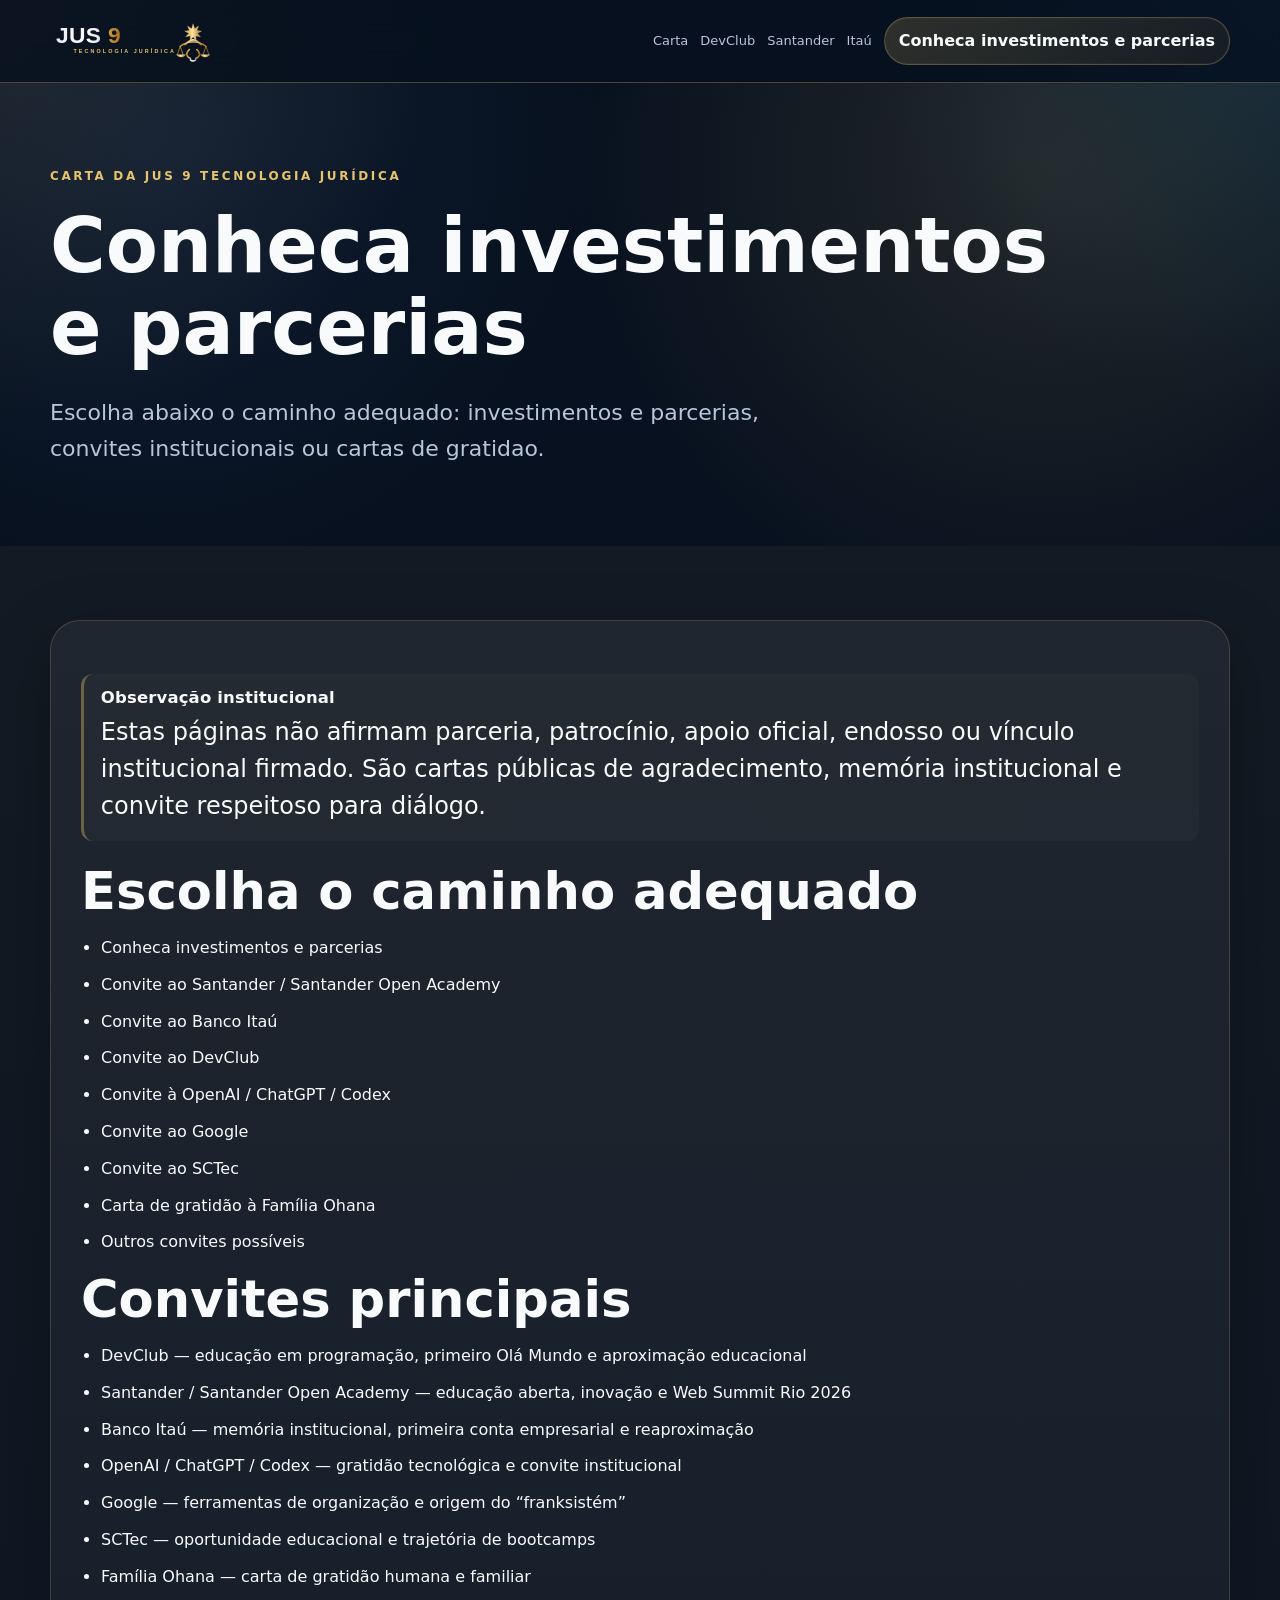
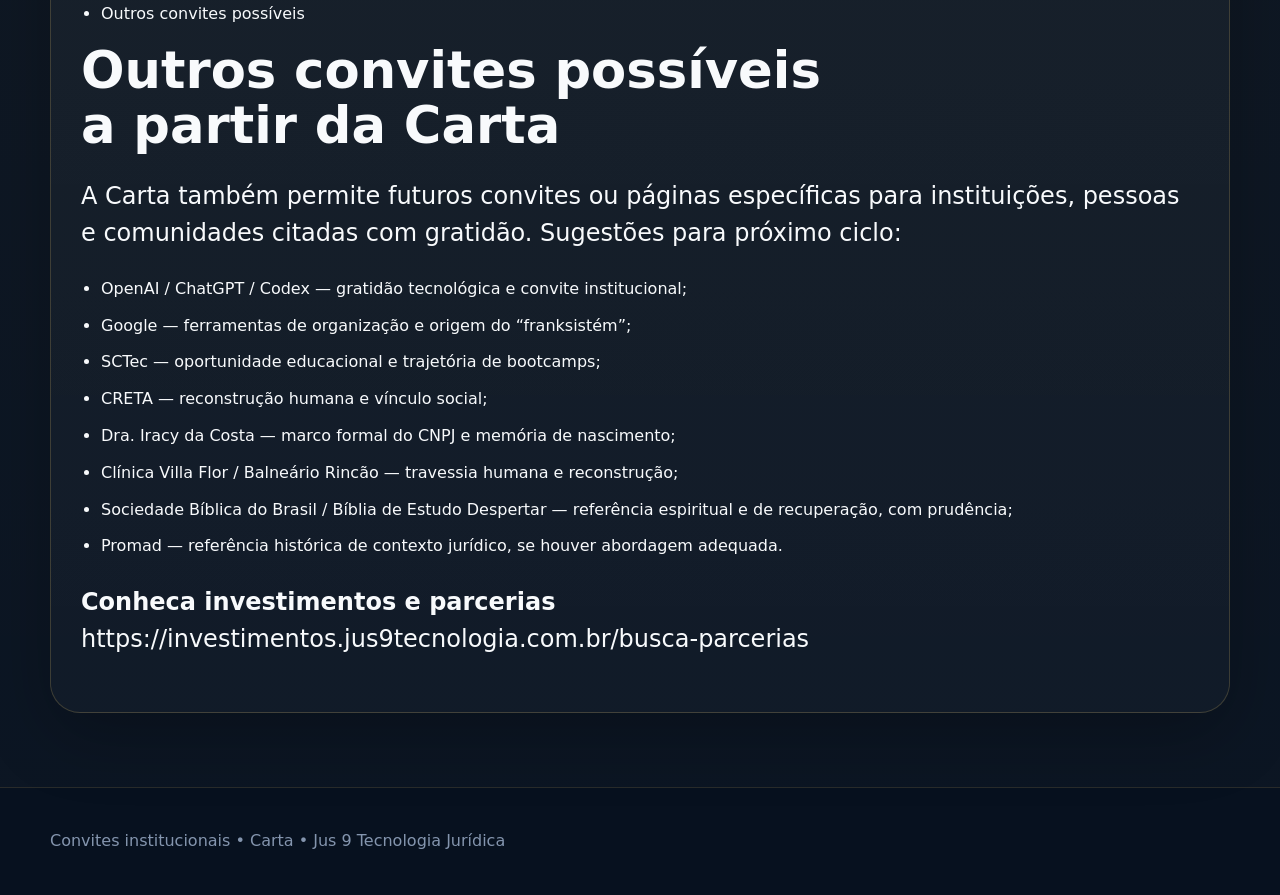
==== commit e2db813b: "feat: direcionar cartas para investimentos e parcerias" ====
--- a/convites/index.html
+++ b/convites/index.html
@@ -3,14 +3,14 @@
 <title>Agradecimentos e Convites Institucionais — Jus 9 Tecnologia Jurídica</title>
 <meta name="description" content="Páginas públicas de agradecimento e convite institucional da Jus 9 Tecnologia Jurídica.">
 <link rel="icon" href="../assets/favicon.svg" type="image/svg+xml"><link rel="stylesheet" href="../style.css"><link rel="stylesheet" href="../assets/css/visual-jus9-fase-final.css"></head>
-<body><header class="header"><div class="container nav"><a href="../index.html" class="logo"><img src="../assets/jus9-logo.svg" alt="Jus 9 Tecnologia Jurídica"></a><nav class="menu"><a href="../index.html">Carta</a><a href="./devclub.html">DevClub</a><a href="./santander.html">Santander</a><a href="./itau.html">Itaú</a></nav><a class="cta" href="https://investimentos.jus9tecnologia.com.br/emergencia-evento" target="_blank" rel="noopener">Conheça nossas emergências</a><button class="mobile-toggle">☰</button></div></header>
-<main><section class="ai-hero"><div class="container"><div class="eyebrow">Carta da Jus 9 Tecnologia Jurídica</div><h1>Conheça nossas emergências e convites</h1><p class="lead">Escolha abaixo o caminho adequado: emergência do evento, convites institucionais ou cartas de gratidão.</p></div></section>
+<body><header class="header"><div class="container nav"><a href="../index.html" class="logo"><img src="../assets/jus9-logo.svg" alt="Jus 9 Tecnologia Jurídica"></a><nav class="menu"><a href="../index.html">Carta</a><a href="./devclub.html">DevClub</a><a href="./santander.html">Santander</a><a href="./itau.html">Itaú</a></nav><a class="cta" href="https://investimentos.jus9tecnologia.com.br/busca-parcerias" target="_blank" rel="noopener">Conheca investimentos e parcerias</a><button class="mobile-toggle">☰</button></div></header>
+<main><section class="ai-hero"><div class="container"><div class="eyebrow">Carta da Jus 9 Tecnologia Jurídica</div><h1>Conheca investimentos e parcerias</h1><p class="lead">Escolha abaixo o caminho adequado: investimentos e parcerias, convites institucionais ou cartas de gratidao.</p></div></section>
 <section class="manifesto-band"><div class="container"><article class="manifesto-card carta-texto">
 <aside class="nota-de-gratidao"><h3>Observação institucional</h3><p>Estas páginas não afirmam parceria, patrocínio, apoio oficial, endosso ou vínculo institucional firmado. São cartas públicas de agradecimento, memória institucional e convite respeitoso para diálogo.</p></aside>
 
 <h2>Escolha o caminho adequado</h2>
 <ul>
-  <li><a href="https://investimentos.jus9tecnologia.com.br/emergencia-evento" target="_blank" rel="noopener">Conheça nossas emergências — Web Summit Rio 2026</a></li>
+  <li><a href="https://investimentos.jus9tecnologia.com.br/busca-parcerias" target="_blank" rel="noopener">Conheca investimentos e parcerias</a></li>
   <li><a href="./santander.html">Convite ao Santander / Santander Open Academy</a></li>
   <li><a href="./itau.html">Convite ao Banco Itaú</a></li>
   <li><a href="./devclub.html">Convite ao DevClub</a></li>
@@ -44,6 +44,6 @@
 <li>Sociedade Bíblica do Brasil / Bíblia de Estudo Despertar — referência espiritual e de recuperação, com prudência;</li>
 <li>Promad — referência histórica de contexto jurídico, se houver abordagem adequada.</li>
 </ul>
-<p><strong>Conheça nossas emergências:</strong><br><a href="https://investimentos.jus9tecnologia.com.br/emergencia-evento" target="_blank" rel="noopener">https://investimentos.jus9tecnologia.com.br/emergencia-evento</a></p>
+<p><strong>Conheca investimentos e parcerias</strong><br><a href="https://investimentos.jus9tecnologia.com.br/busca-parcerias" target="_blank" rel="noopener">https://investimentos.jus9tecnologia.com.br/busca-parcerias</a></p>
 </article></div></section></main>
 <footer class="footer"><div class="container">Convites institucionais • <a href="../index.html">Carta</a> • <a href="https://www.jus9tecnologia.com.br" target="_blank" rel="noopener">Jus 9 Tecnologia Jurídica</a></div></footer><script src="../script.js"></script></body></html>
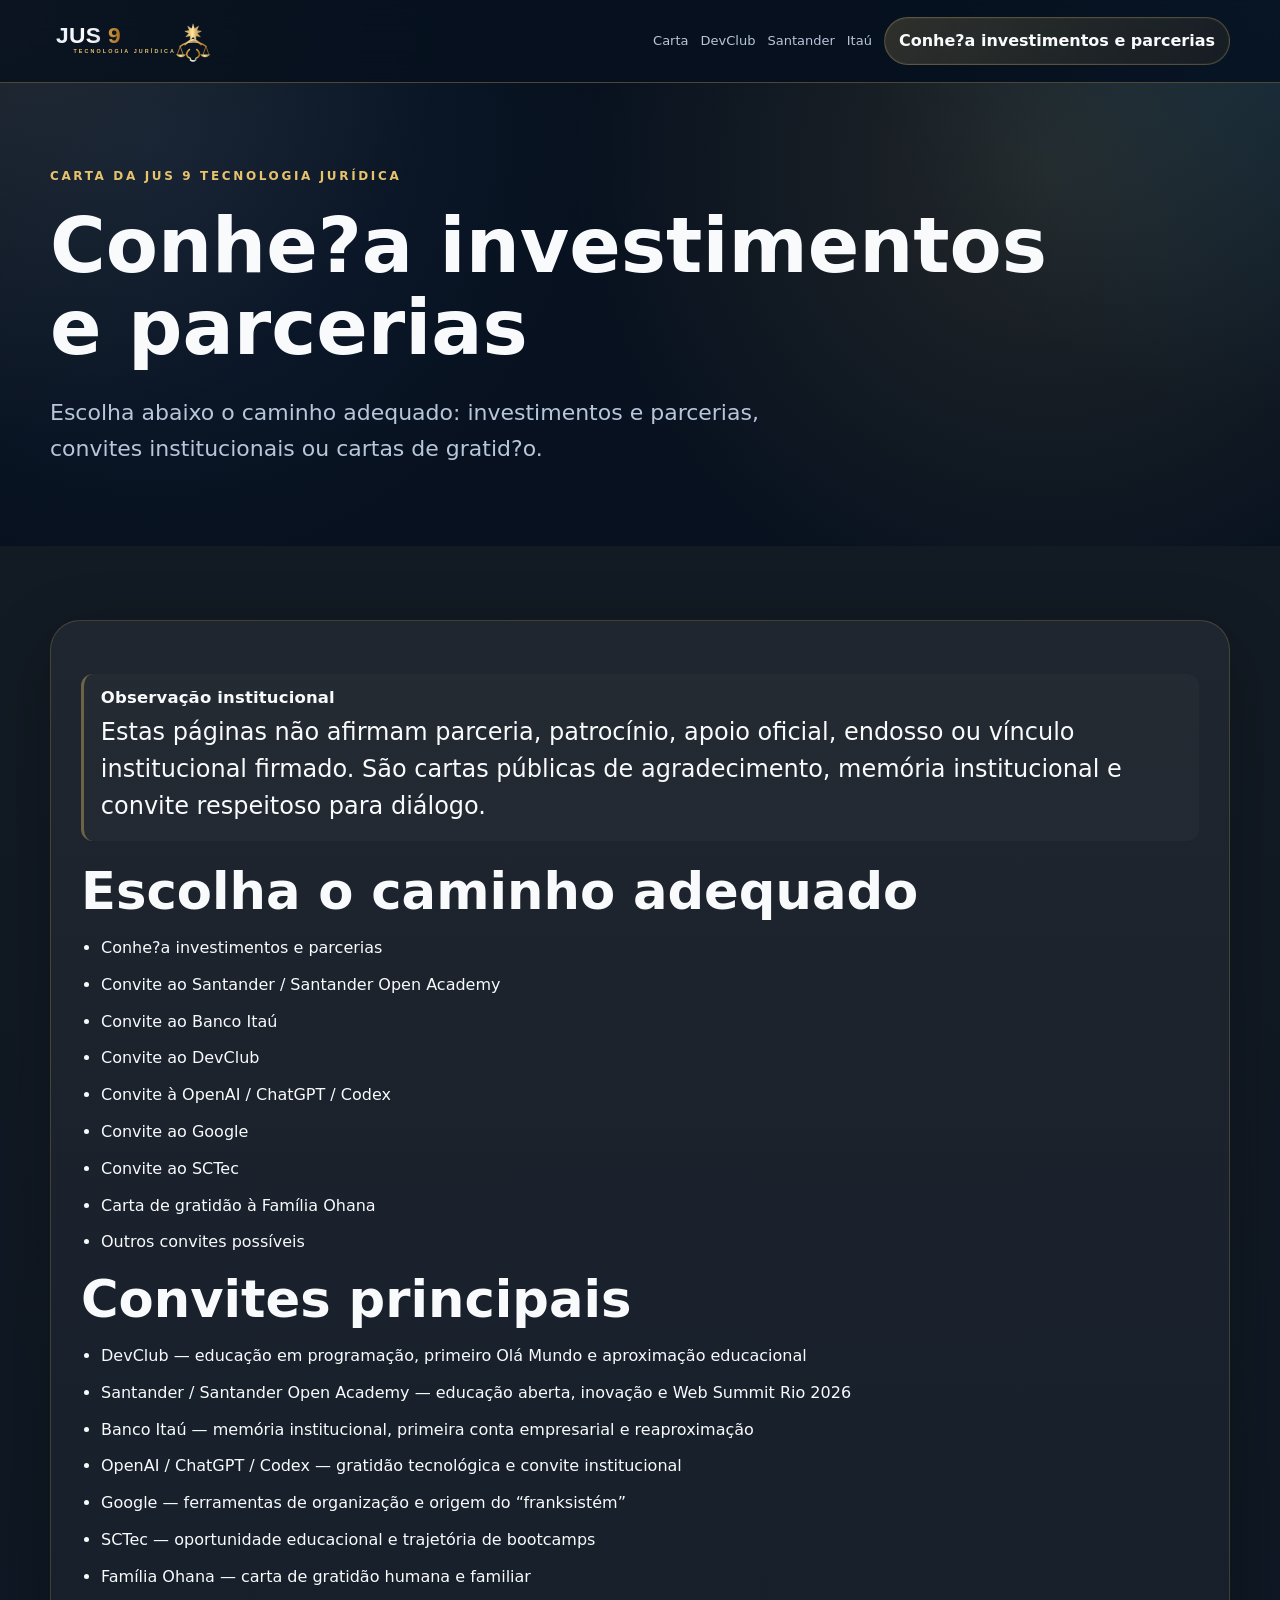
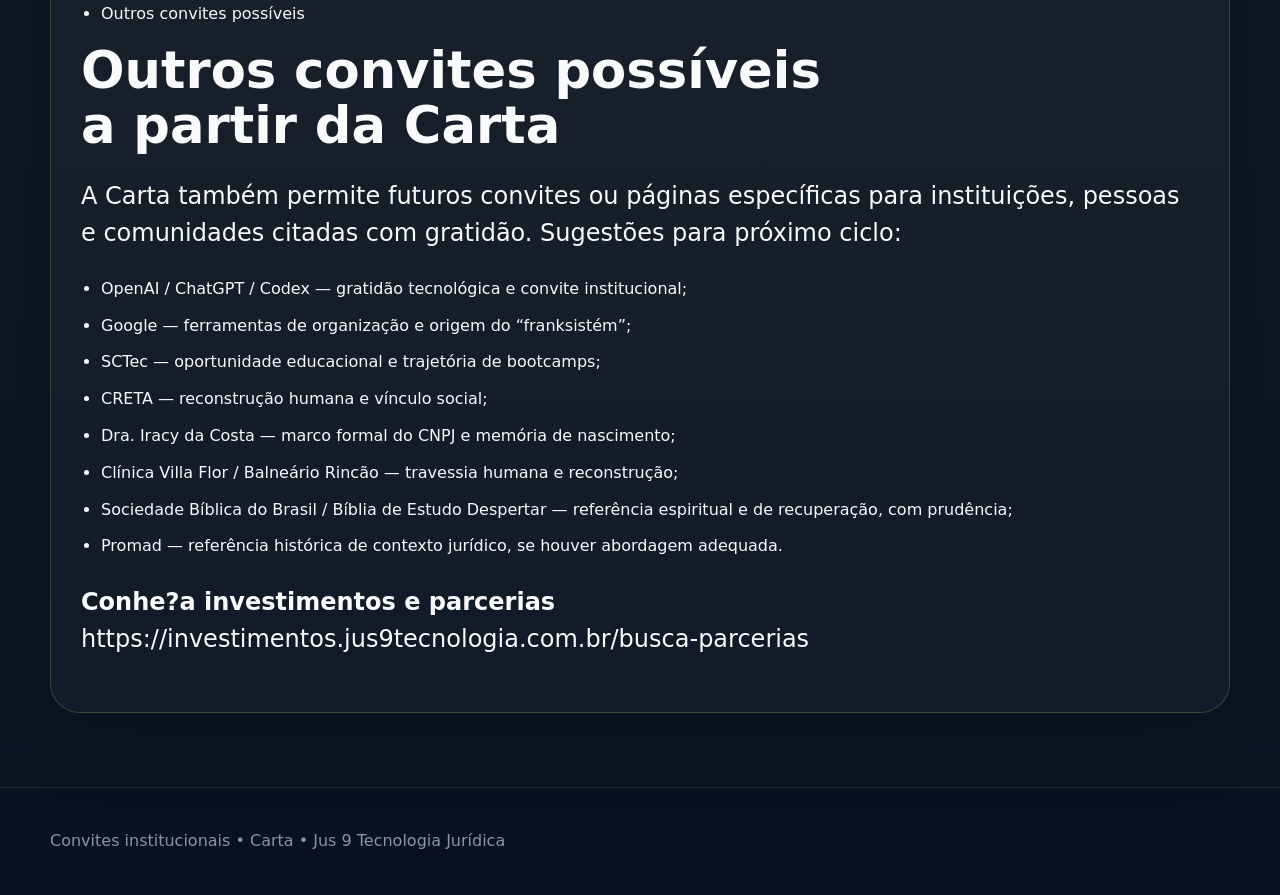
==== commit 5dda2509: "fix: revisar acentos visiveis na carta" ====
--- a/convites/index.html
+++ b/convites/index.html
@@ -3,14 +3,14 @@
 <title>Agradecimentos e Convites Institucionais — Jus 9 Tecnologia Jurídica</title>
 <meta name="description" content="Páginas públicas de agradecimento e convite institucional da Jus 9 Tecnologia Jurídica.">
 <link rel="icon" href="../assets/favicon.svg" type="image/svg+xml"><link rel="stylesheet" href="../style.css"><link rel="stylesheet" href="../assets/css/visual-jus9-fase-final.css"></head>
-<body><header class="header"><div class="container nav"><a href="../index.html" class="logo"><img src="../assets/jus9-logo.svg" alt="Jus 9 Tecnologia Jurídica"></a><nav class="menu"><a href="../index.html">Carta</a><a href="./devclub.html">DevClub</a><a href="./santander.html">Santander</a><a href="./itau.html">Itaú</a></nav><a class="cta" href="https://investimentos.jus9tecnologia.com.br/busca-parcerias" target="_blank" rel="noopener">Conheca investimentos e parcerias</a><button class="mobile-toggle">☰</button></div></header>
-<main><section class="ai-hero"><div class="container"><div class="eyebrow">Carta da Jus 9 Tecnologia Jurídica</div><h1>Conheca investimentos e parcerias</h1><p class="lead">Escolha abaixo o caminho adequado: investimentos e parcerias, convites institucionais ou cartas de gratidao.</p></div></section>
+<body><header class="header"><div class="container nav"><a href="../index.html" class="logo"><img src="../assets/jus9-logo.svg" alt="Jus 9 Tecnologia Jurídica"></a><nav class="menu"><a href="../index.html">Carta</a><a href="./devclub.html">DevClub</a><a href="./santander.html">Santander</a><a href="./itau.html">Itaú</a></nav><a class="cta" href="https://investimentos.jus9tecnologia.com.br/busca-parcerias" target="_blank" rel="noopener">Conhe?a investimentos e parcerias</a><button class="mobile-toggle">☰</button></div></header>
+<main><section class="ai-hero"><div class="container"><div class="eyebrow">Carta da Jus 9 Tecnologia Jurídica</div><h1>Conhe?a investimentos e parcerias</h1><p class="lead">Escolha abaixo o caminho adequado: investimentos e parcerias, convites institucionais ou cartas de gratid?o.</p></div></section>
 <section class="manifesto-band"><div class="container"><article class="manifesto-card carta-texto">
 <aside class="nota-de-gratidao"><h3>Observação institucional</h3><p>Estas páginas não afirmam parceria, patrocínio, apoio oficial, endosso ou vínculo institucional firmado. São cartas públicas de agradecimento, memória institucional e convite respeitoso para diálogo.</p></aside>
 
 <h2>Escolha o caminho adequado</h2>
 <ul>
-  <li><a href="https://investimentos.jus9tecnologia.com.br/busca-parcerias" target="_blank" rel="noopener">Conheca investimentos e parcerias</a></li>
+  <li><a href="https://investimentos.jus9tecnologia.com.br/busca-parcerias" target="_blank" rel="noopener">Conhe?a investimentos e parcerias</a></li>
   <li><a href="./santander.html">Convite ao Santander / Santander Open Academy</a></li>
   <li><a href="./itau.html">Convite ao Banco Itaú</a></li>
   <li><a href="./devclub.html">Convite ao DevClub</a></li>
@@ -44,6 +44,6 @@
 <li>Sociedade Bíblica do Brasil / Bíblia de Estudo Despertar — referência espiritual e de recuperação, com prudência;</li>
 <li>Promad — referência histórica de contexto jurídico, se houver abordagem adequada.</li>
 </ul>
-<p><strong>Conheca investimentos e parcerias</strong><br><a href="https://investimentos.jus9tecnologia.com.br/busca-parcerias" target="_blank" rel="noopener">https://investimentos.jus9tecnologia.com.br/busca-parcerias</a></p>
+<p><strong>Conhe?a investimentos e parcerias</strong><br><a href="https://investimentos.jus9tecnologia.com.br/busca-parcerias" target="_blank" rel="noopener">https://investimentos.jus9tecnologia.com.br/busca-parcerias</a></p>
 </article></div></section></main>
 <footer class="footer"><div class="container">Convites institucionais • <a href="../index.html">Carta</a> • <a href="https://www.jus9tecnologia.com.br" target="_blank" rel="noopener">Jus 9 Tecnologia Jurídica</a></div></footer><script src="../script.js"></script></body></html>
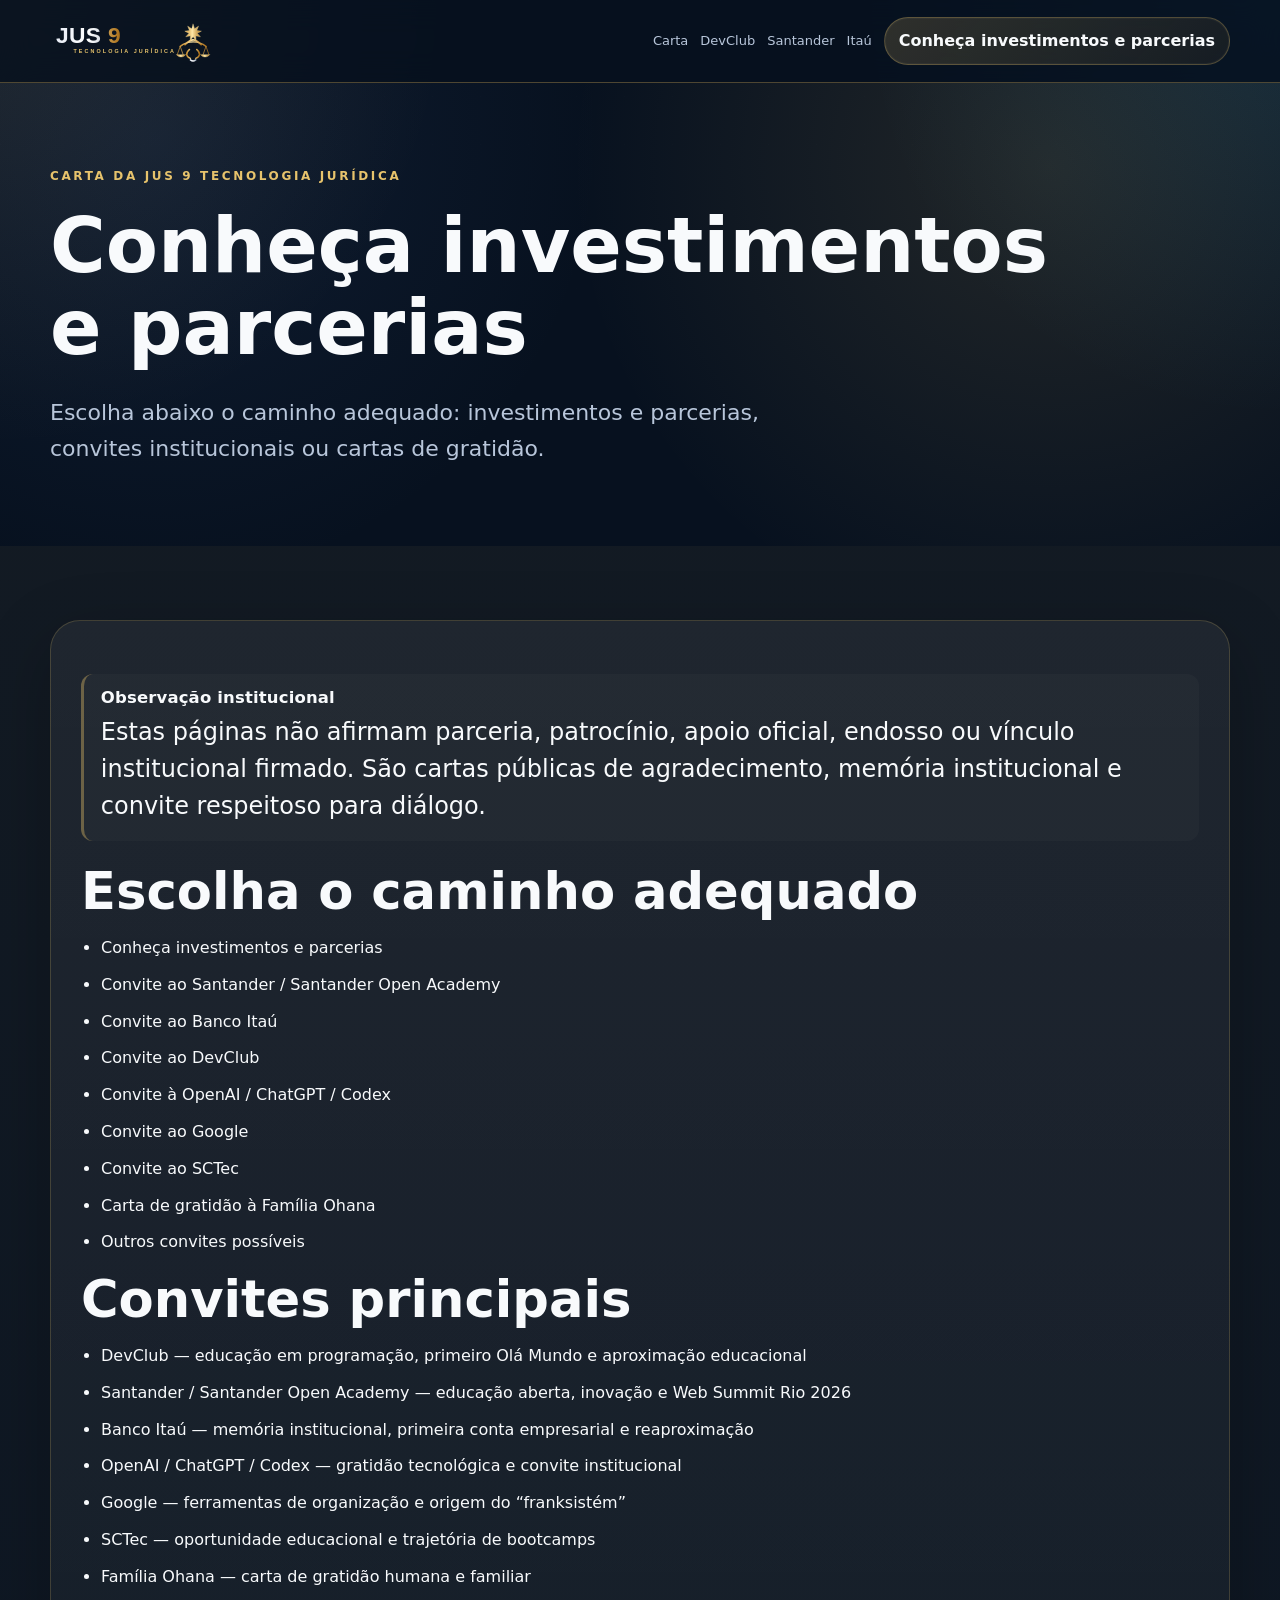
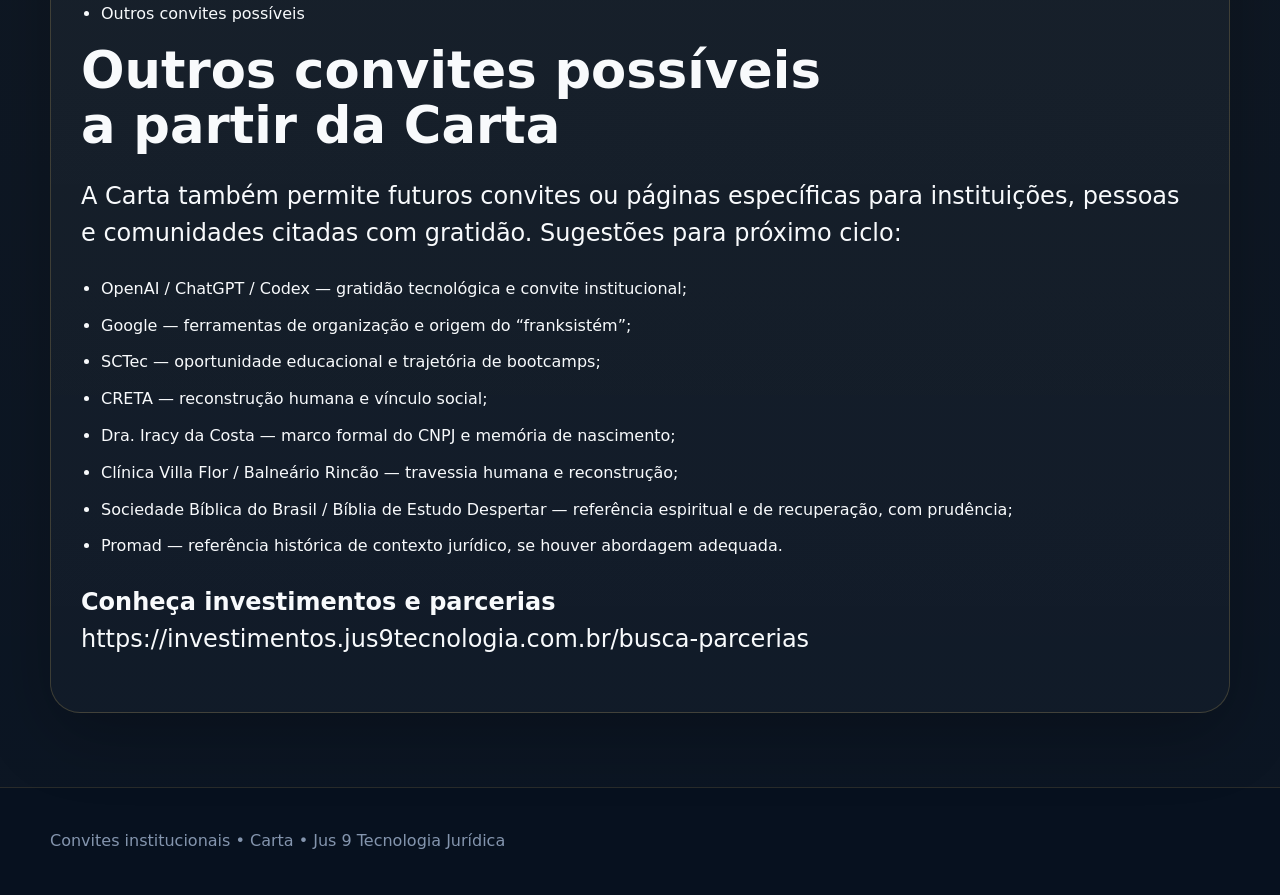
==== commit 36837540: "fix: corrigir textos finais da carta" ====
--- a/convites/index.html
+++ b/convites/index.html
@@ -3,14 +3,14 @@
 <title>Agradecimentos e Convites Institucionais — Jus 9 Tecnologia Jurídica</title>
 <meta name="description" content="Páginas públicas de agradecimento e convite institucional da Jus 9 Tecnologia Jurídica.">
 <link rel="icon" href="../assets/favicon.svg" type="image/svg+xml"><link rel="stylesheet" href="../style.css"><link rel="stylesheet" href="../assets/css/visual-jus9-fase-final.css"></head>
-<body><header class="header"><div class="container nav"><a href="../index.html" class="logo"><img src="../assets/jus9-logo.svg" alt="Jus 9 Tecnologia Jurídica"></a><nav class="menu"><a href="../index.html">Carta</a><a href="./devclub.html">DevClub</a><a href="./santander.html">Santander</a><a href="./itau.html">Itaú</a></nav><a class="cta" href="https://investimentos.jus9tecnologia.com.br/busca-parcerias" target="_blank" rel="noopener">Conhe?a investimentos e parcerias</a><button class="mobile-toggle">☰</button></div></header>
-<main><section class="ai-hero"><div class="container"><div class="eyebrow">Carta da Jus 9 Tecnologia Jurídica</div><h1>Conhe?a investimentos e parcerias</h1><p class="lead">Escolha abaixo o caminho adequado: investimentos e parcerias, convites institucionais ou cartas de gratid?o.</p></div></section>
+<body><header class="header"><div class="container nav"><a href="../index.html" class="logo"><img src="../assets/jus9-logo.svg" alt="Jus 9 Tecnologia Jurídica"></a><nav class="menu"><a href="../index.html">Carta</a><a href="./devclub.html">DevClub</a><a href="./santander.html">Santander</a><a href="./itau.html">Itaú</a></nav><a class="cta" href="https://investimentos.jus9tecnologia.com.br/busca-parcerias" target="_blank" rel="noopener">Conheça investimentos e parcerias</a><button class="mobile-toggle">☰</button></div></header>
+<main><section class="ai-hero"><div class="container"><div class="eyebrow">Carta da Jus 9 Tecnologia Jurídica</div><h1>Conheça investimentos e parcerias</h1><p class="lead">Escolha abaixo o caminho adequado: investimentos e parcerias, convites institucionais ou cartas de gratidão.</p></div></section>
 <section class="manifesto-band"><div class="container"><article class="manifesto-card carta-texto">
 <aside class="nota-de-gratidao"><h3>Observação institucional</h3><p>Estas páginas não afirmam parceria, patrocínio, apoio oficial, endosso ou vínculo institucional firmado. São cartas públicas de agradecimento, memória institucional e convite respeitoso para diálogo.</p></aside>
 
 <h2>Escolha o caminho adequado</h2>
 <ul>
-  <li><a href="https://investimentos.jus9tecnologia.com.br/busca-parcerias" target="_blank" rel="noopener">Conhe?a investimentos e parcerias</a></li>
+  <li><a href="https://investimentos.jus9tecnologia.com.br/busca-parcerias" target="_blank" rel="noopener">Conheça investimentos e parcerias</a></li>
   <li><a href="./santander.html">Convite ao Santander / Santander Open Academy</a></li>
   <li><a href="./itau.html">Convite ao Banco Itaú</a></li>
   <li><a href="./devclub.html">Convite ao DevClub</a></li>
@@ -44,6 +44,6 @@
 <li>Sociedade Bíblica do Brasil / Bíblia de Estudo Despertar — referência espiritual e de recuperação, com prudência;</li>
 <li>Promad — referência histórica de contexto jurídico, se houver abordagem adequada.</li>
 </ul>
-<p><strong>Conhe?a investimentos e parcerias</strong><br><a href="https://investimentos.jus9tecnologia.com.br/busca-parcerias" target="_blank" rel="noopener">https://investimentos.jus9tecnologia.com.br/busca-parcerias</a></p>
+<p><strong>Conheça investimentos e parcerias</strong><br><a href="https://investimentos.jus9tecnologia.com.br/busca-parcerias" target="_blank" rel="noopener">https://investimentos.jus9tecnologia.com.br/busca-parcerias</a></p>
 </article></div></section></main>
 <footer class="footer"><div class="container">Convites institucionais • <a href="../index.html">Carta</a> • <a href="https://www.jus9tecnologia.com.br" target="_blank" rel="noopener">Jus 9 Tecnologia Jurídica</a></div></footer><script src="../script.js"></script></body></html>
